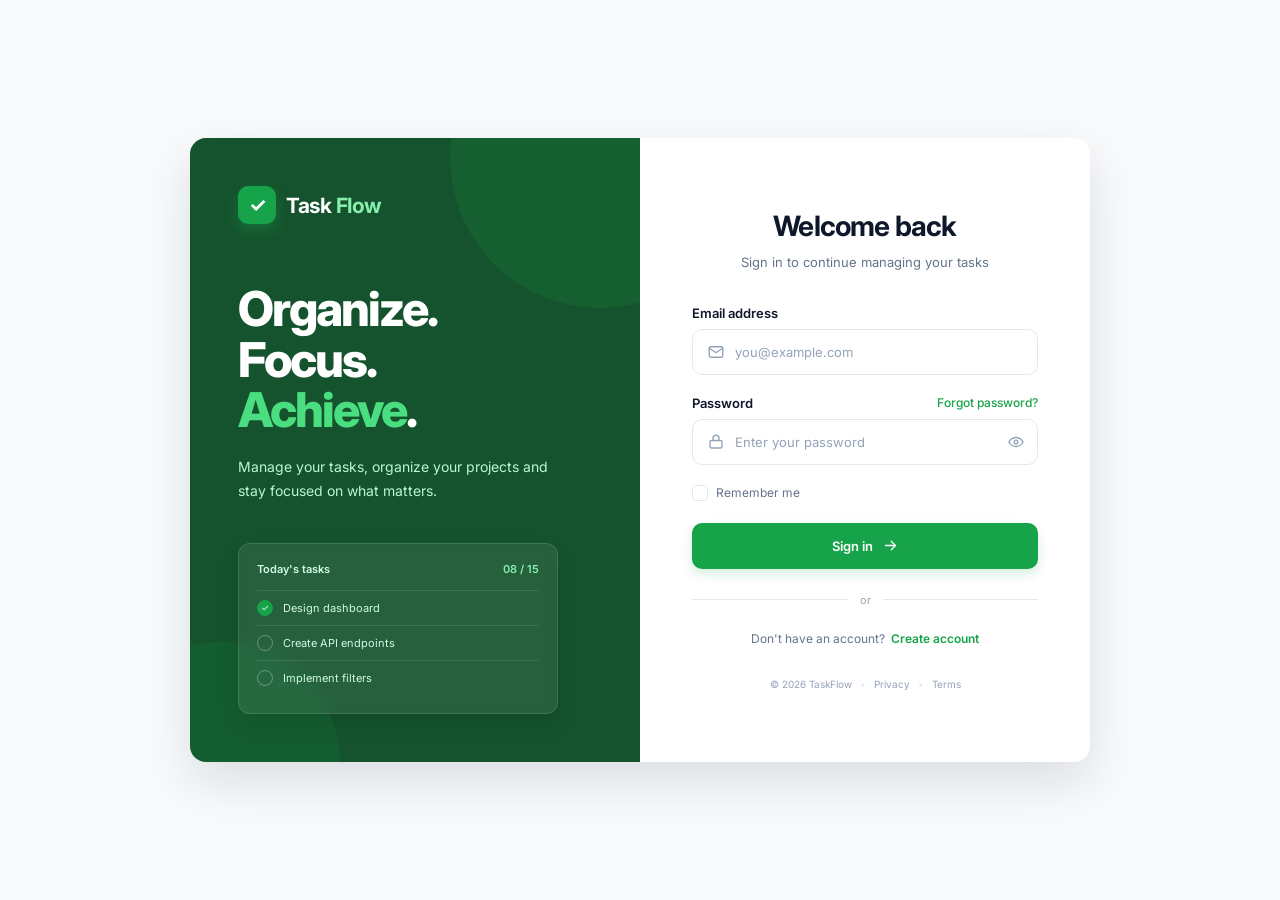
==== login.html @ f84b6d60 "feat: initial TaskFlow dashboard implementation" ====
<!DOCTYPE html>
<html lang="en">

<head>
    <meta charset="UTF-8">
    <meta name="viewport" content="width=device-width, initial-scale=1.0">

    <meta name="description" content="Sign in to TaskFlow and manage your tasks efficiently.">

    <title>Login | TaskFlow</title>

    <!-- =========================================
         GOOGLE FONT — INTER
    ========================================== -->

    <link rel="preconnect" href="https://fonts.googleapis.com">
    <link rel="preconnect" href="https://fonts.gstatic.com" crossorigin>

    <link href="https://fonts.googleapis.com/css2?family=Inter:wght@400;500;600;700;800&display=swap" rel="stylesheet">

    <style>
        /* ============================================================
   TASKFLOW — LOGIN
   GREEN THEME
============================================================ */


        /* ============================================================
   1. VARIABLES
============================================================ */

        :root {

            /* --------------------------------------------------------
       Primary — Green
    -------------------------------------------------------- */

            --primary: #16A34A;
            --primary-hover: #15803D;
            --primary-light: #F0FDF4;
            --primary-soft: #DCFCE7;

            /* --------------------------------------------------------
       Brand
    -------------------------------------------------------- */

            --dark-purple: #1E1B4B;
            --dark-green: #14532D;

            /* --------------------------------------------------------
       Background
    -------------------------------------------------------- */

            --background: #F8FAFC;
            --surface: #FFFFFF;

            /* --------------------------------------------------------
       Text
    -------------------------------------------------------- */

            --text-primary: #0F172A;
            --text-secondary: #64748B;
            --text-muted: #94A3B8;

            /* --------------------------------------------------------
       Borders
    -------------------------------------------------------- */

            --border: #E2E8F0;
            --border-focus: #16A34A;

            /* --------------------------------------------------------
       Status
    -------------------------------------------------------- */

            --success: #22C55E;
            --warning: #F59E0B;
            --error: #EF4444;
            --info: #3B82F6;

            /* --------------------------------------------------------
       Radius
    -------------------------------------------------------- */

            --radius-sm: 6px;
            --radius-md: 10px;
            --radius-lg: 16px;

            /* --------------------------------------------------------
       Shadows
    -------------------------------------------------------- */

            --shadow-sm:
                0 1px 3px rgba(15, 23, 42, 0.06);

            --shadow-md:
                0 10px 30px rgba(15, 23, 42, 0.08);

            --shadow-lg:
                0 20px 50px rgba(15, 23, 42, 0.12);
        }


        /* ============================================================
   2. RESET
============================================================ */

        * {
            margin: 0;
            padding: 0;
            box-sizing: border-box;
        }


        html {
            font-size: 16px;
        }


        body {
            min-height: 100vh;

            font-family: "Inter", sans-serif;

            background: var(--background);

            color: var(--text-primary);

            -webkit-font-smoothing: antialiased;
            -moz-osx-font-smoothing: grayscale;
        }


        /* Form elements */

        button,
        input {
            font: inherit;
        }


        button {
            border: none;
            background: none;
        }


        button:focus {
            outline: none;
        }


        a {
            color: inherit;
            text-decoration: none;
        }


        /* ============================================================
   3. PAGE LAYOUT
============================================================ */

        body {

            display: flex;

            justify-content: center;
            align-items: center;

            padding: 40px 20px;
        }


        /* Main login container */

        .loginContainer {

            width: min(900px, 100%);

            min-height: 560px;

            display: grid;

            grid-template-columns: 1fr 1fr;

            overflow: hidden;

            background: var(--surface);

            border-radius: var(--radius-lg);

            box-shadow: var(--shadow-lg);
        }


        /* ============================================================
   4. BRAND PANEL
============================================================ */

        .brandPanel {

            position: relative;

            overflow: hidden;

            padding: 48px;

            background: var(--dark-green);

            display: flex;

            align-items: center;
        }


        /* Decorative circle */

        .brandPanel::before {

            content: "";

            position: absolute;

            width: 300px;
            height: 300px;

            top: -130px;
            right: -110px;

            border-radius: 50%;

            background: rgba(34, 197, 94, 0.10);
        }


        /* Decorative circle */

        .brandPanel::after {

            content: "";

            position: absolute;

            width: 240px;
            height: 240px;

            bottom: -120px;
            left: -90px;

            border-radius: 50%;

            background: rgba(34, 197, 94, 0.08);
        }


        /* ============================================================
   5. BRAND CONTENT
============================================================ */

        .brandContent {

            position: relative;

            z-index: 2;

            width: 100%;
        }


        /* ============================================================
   6. BRAND
============================================================ */

        .brand {

            display: flex;

            align-items: center;

            gap: 10px;

            margin-bottom: 60px;
        }


        /* Logo icon */

        .brandIcon {

            width: 38px;
            height: 38px;

            display: flex;

            align-items: center;
            justify-content: center;

            border-radius: 10px;

            background: var(--primary);

            color: #FFFFFF;

            font-size: 20px;

            font-weight: 700;

            box-shadow:
                0 6px 14px rgba(34, 197, 94, 0.25);
        }


        /* Brand name */

        .brandName {

            font-size: 21px;

            font-weight: 700;

            letter-spacing: -0.5px;

            color: #FFFFFF;
        }


        /* Brand "Flow" */

        .brandName span {

            color: #86EFAC;
        }


        /* ============================================================
   7. BRAND MESSAGE
============================================================ */

        .brandMessage {

            max-width: 330px;
        }


        /* Main heading */

        .brandMessage h1 {

            margin-bottom: 20px;

            font-size: clamp(36px, 4vw, 48px);

            line-height: 1.05;

            letter-spacing: -2px;

            font-weight: 800;

            color: #FFFFFF;
        }


        /* Green highlight */

        .brandMessage h1 span {

            color: #4ADE80;
        }


        /* Description */

        .brandMessage p {

            max-width: 310px;

            font-size: 14px;

            line-height: 1.7;

            color: #BBF7D0;
        }


        /* ============================================================
   8. TASK PREVIEW
============================================================ */

        .taskPreview {

            width: 100%;

            max-width: 320px;

            margin-top: 40px;

            padding: 18px;

            background: rgba(255, 255, 255, 0.08);

            border: 1px solid rgba(255, 255, 255, 0.12);

            border-radius: 12px;

            box-shadow:
                0 10px 25px rgba(0, 0, 0, 0.10);

            backdrop-filter: blur(8px);
        }


        /* Preview header */

        .previewHeader {

            display: flex;

            justify-content: space-between;

            align-items: center;

            margin-bottom: 14px;

            font-size: 11px;

            font-weight: 600;

            color: #D1FAE5;
        }


        /* Task counter */

        .previewHeader span:last-child {

            color: #86EFAC;
        }


        /* ============================================================
   9. PREVIEW TASK
============================================================ */

        .previewTask {

            display: flex;

            align-items: center;

            gap: 10px;

            padding: 9px 0;

            font-size: 11px;

            color: #D1FAE5;

            border-top: 1px solid rgba(255, 255, 255, 0.10);
        }


        /* ============================================================
   10. PREVIEW CHECKBOX
============================================================ */

        .previewCheck {

            width: 16px;
            height: 16px;

            flex-shrink: 0;

            display: flex;

            justify-content: center;
            align-items: center;

            border: 1.5px solid rgba(255, 255, 255, 0.30);

            border-radius: 50%;

            color: #FFFFFF;

            font-size: 9px;
        }


        /* Completed */

        .previewCheck.completed {

            border-color: var(--primary);

            background: var(--primary);

            color: #FFFFFF;
        }


        /* ============================================================
   11. LOGIN PANEL
============================================================ */

        .loginPanel {

            display: flex;

            flex-direction: column;

            justify-content: center;

            padding: 48px 52px;
        }


        /* ============================================================
   12. LOGIN HEADER
============================================================ */

        .loginHeader {

            margin-bottom: 32px;

            text-align: center;
        }


        .loginTitle {

            margin-bottom: 8px;

            font-size: 28px;

            line-height: 1.2;

            font-weight: 700;

            letter-spacing: -0.8px;

            color: var(--text-primary);
        }


        .loginSubtitle {

            font-size: 13px;

            line-height: 1.6;

            color: var(--text-secondary);
        }


        /* ============================================================
   13. FORM
============================================================ */

        .loginForm {

            width: 100%;
        }


        .formGroup {

            margin-bottom: 20px;
        }


        /* Labels */

        .formGroup>label,
        .passwordHeader label {

            display: block;

            margin-bottom: 8px;

            font-size: 13px;

            font-weight: 600;

            color: var(--text-primary);
        }


        /* ============================================================
   14. PASSWORD HEADER
============================================================ */

        .passwordHeader {

            display: flex;

            align-items: center;

            justify-content: space-between;

            margin-bottom: 8px;
        }


        .passwordHeader label {

            margin-bottom: 0;
        }


        /* Forgot password */

        .forgotPassword {

            font-size: 12px;

            font-weight: 500;

            color: var(--primary);

            transition:
                color 0.2s ease;
        }


        .forgotPassword:hover {

            color: var(--primary-hover);

            text-decoration: underline;
        }


        /* ============================================================
   15. INPUT WRAPPER
============================================================ */

        .inputWrapper {

            position: relative;

            display: flex;

            align-items: center;

            width: 100%;

            height: 46px;

            border: 1px solid var(--border);

            border-radius: var(--radius-md);

            background: var(--surface);

            transition:
                border-color 0.2s ease,
                box-shadow 0.2s ease,
                background-color 0.2s ease;
        }


        /* Focus */

        .inputWrapper:focus-within {

            border-color: var(--border-focus);

            box-shadow:
                0 0 0 3px rgba(22, 163, 74, 0.10);

            background: #FFFFFF;
        }


        /* ============================================================
   16. INPUT ICON
============================================================ */

        .inputIcon {

            width: 18px;
            height: 18px;

            flex-shrink: 0;

            margin-left: 14px;
            margin-right: 10px;

            fill: none;

            stroke: var(--text-muted);

            stroke-width: 1.8;

            stroke-linecap: round;
            stroke-linejoin: round;

            transition:
                stroke 0.2s ease;
        }


        /* Change icon color on focus */

        .inputWrapper:focus-within .inputIcon {

            stroke: var(--primary);
        }


        /* ============================================================
   17. INPUT
============================================================ */

        .inputWrapper input {

            width: 100%;
            height: 100%;

            padding: 0 14px 0 0;

            border: none;
            outline: none;

            background: transparent;

            color: var(--text-primary);

            font-size: 13px;
        }


        /* Placeholder */

        .inputWrapper input::placeholder {

            color: var(--text-muted);
        }


        /* Autofill */

        .inputWrapper input:-webkit-autofill {

            -webkit-text-fill-color: var(--text-primary);

            box-shadow:
                0 0 0 1000px var(--surface) inset;
        }


        /* ============================================================
   18. PASSWORD VISIBILITY BUTTON
============================================================ */

        .togglePassword {

            width: 42px;
            height: 100%;

            flex-shrink: 0;

            display: flex;

            align-items: center;
            justify-content: center;

            cursor: pointer;

            color: var(--text-muted);

            transition:
                color 0.2s ease;
        }


        .togglePassword:hover {

            color: var(--text-primary);
        }


        /* Eye icon */

        .eyeIcon {

            width: 18px;
            height: 18px;

            fill: none;

            stroke: currentColor;

            stroke-width: 1.8;

            stroke-linecap: round;
            stroke-linejoin: round;
        }


        /* ============================================================
   19. FORM OPTIONS
============================================================ */

        .formOptions {

            display: flex;

            align-items: center;

            justify-content: space-between;

            margin-top: 2px;

            margin-bottom: 22px;
        }


        /* ============================================================
   20. REMEMBER ME
============================================================ */

        .rememberMe {

            display: inline-flex;

            align-items: center;

            gap: 8px;

            cursor: pointer;

            font-size: 12px;

            color: var(--text-secondary);

            user-select: none;
        }


        /* Hide native checkbox */

        .rememberMe input {

            position: absolute;

            opacity: 0;

            pointer-events: none;
        }


        /* Custom checkbox */

        .customCheckbox {

            width: 16px;
            height: 16px;

            display: flex;

            align-items: center;
            justify-content: center;

            border: 1px solid var(--border);

            border-radius: 4px;

            background: var(--surface);

            transition:
                background-color 0.2s ease,
                border-color 0.2s ease;
        }


        /* Checkbox icon */

        .customCheckbox svg {

            width: 12px;
            height: 12px;

            fill: none;

            stroke: #FFFFFF;

            stroke-width: 2.5;

            stroke-linecap: round;
            stroke-linejoin: round;

            opacity: 0;

            transform: scale(0.7);

            transition:
                opacity 0.15s ease,
                transform 0.15s ease;
        }


        /* Checked */

        .rememberMe input:checked+.customCheckbox {

            border-color: var(--primary);

            background: var(--primary);
        }


        /* Show check */

        .rememberMe input:checked+.customCheckbox svg {

            opacity: 1;

            transform: scale(1);
        }


        /* Keyboard accessibility */

        .rememberMe input:focus-visible+.customCheckbox {

            outline: 3px solid rgba(22, 163, 74, 0.15);

            outline-offset: 2px;
        }


        /* ============================================================
   21. LOGIN BUTTON
============================================================ */

        .loginButton {

            width: 100%;

            height: 46px;

            display: flex;

            align-items: center;

            justify-content: center;

            gap: 9px;

            border-radius: var(--radius-md);

            background: var(--primary);

            color: #FFFFFF;

            font-size: 13px;

            font-weight: 600;

            cursor: pointer;

            box-shadow:
                0 5px 12px rgba(22, 163, 74, 0.18);

            transition:
                background-color 0.2s ease,
                transform 0.15s ease,
                box-shadow 0.2s ease;
        }


        /* Hover */

        .loginButton:hover {

            background: var(--primary-hover);

            box-shadow:
                0 7px 16px rgba(21, 128, 61, 0.22);
        }


        /* Active */

        .loginButton:active {

            transform: translateY(1px);
        }


        /* Keyboard focus */

        .loginButton:focus-visible {

            outline: 3px solid rgba(22, 163, 74, 0.20);

            outline-offset: 3px;
        }


        /* ============================================================
   22. BUTTON ICON
============================================================ */

        .buttonIcon {

            width: 17px;
            height: 17px;

            fill: none;

            stroke: currentColor;

            stroke-width: 1.8;

            stroke-linecap: round;
            stroke-linejoin: round;

            transition:
                transform 0.2s ease;
        }


        /* Arrow animation */

        .loginButton:hover .buttonIcon {

            transform: translateX(3px);
        }


        /* ============================================================
   23. DIVIDER
============================================================ */

        .divider {

            display: flex;

            align-items: center;

            gap: 12px;

            margin: 24px 0;
        }


        .divider span {

            flex: 1;

            height: 1px;

            background: var(--border);
        }


        .divider p {

            font-size: 11px;

            color: var(--text-muted);
        }


        /* ============================================================
   24. REGISTER
============================================================ */

        .registerText {

            text-align: center;

            font-size: 12px;

            color: var(--text-secondary);
        }


        .registerLink {

            margin-left: 3px;

            font-weight: 600;

            color: var(--primary);

            transition:
                color 0.2s ease;
        }


        .registerLink:hover {

            color: var(--primary-hover);

            text-decoration: underline;
        }


        /* ============================================================
   25. FOOTER
============================================================ */

        .loginFooter {

            display: flex;

            justify-content: center;
            align-items: center;

            gap: 8px;

            margin-top: 32px;

            font-size: 10px;

            color: var(--text-muted);
        }


        .loginFooter a {

            transition:
                color 0.2s ease;
        }


        .loginFooter a:hover {

            color: var(--text-secondary);

            text-decoration: underline;
        }


        .footerDot {

            color: var(--border);
        }


        /* ============================================================
   26. VALIDATION STATES
============================================================ */

        /* Invalid input */

        .inputWrapper.error {

            border-color: var(--error);

            box-shadow:
                0 0 0 3px rgba(239, 68, 68, 0.08);
        }


        /* Valid input */

        .inputWrapper.success {

            border-color: var(--success);

            box-shadow:
                0 0 0 3px rgba(34, 197, 94, 0.08);
        }


        /* ============================================================
   27. RESPONSIVE — TABLET
============================================================ */

        @media (max-width: 800px) {

            .loginContainer {

                grid-template-columns: 1fr;

                max-width: 500px;
            }


            .brandPanel {

                display: none;
            }


            .loginPanel {

                min-height: 560px;

                padding: 48px;
            }
        }


        /* ============================================================
   28. RESPONSIVE — MOBILE
============================================================ */

        @media (max-width: 520px) {

            body {

                padding: 20px 14px;

                align-items: flex-start;
            }


            .loginContainer {

                min-height: auto;

                margin-top: 20px;

                border-radius: 14px;
            }


            .loginPanel {

                padding: 36px 24px;
            }


            .loginTitle {

                font-size: 25px;
            }


            .loginSubtitle {

                font-size: 12px;
            }


            .loginFooter {

                margin-top: 28px;

                flex-wrap: wrap;
            }
        }


        /* ============================================================
   29. VERY SMALL SCREENS
============================================================ */

        @media (max-width: 360px) {

            .loginPanel {

                padding: 30px 18px;
            }


            .loginHeader {

                margin-bottom: 26px;
            }


            .passwordHeader {

                align-items: flex-start;

                gap: 8px;
            }


            .forgotPassword {

                font-size: 11px;
            }
        }


        /* ============================================================
   30. REDUCED MOTION
============================================================ */

        @media (prefers-reduced-motion: reduce) {

            *,
            *::before,
            *::after {

                scroll-behavior: auto !important;

                transition-duration: 0.01ms !important;

                animation-duration: 0.01ms !important;

                animation-iteration-count: 1 !important;
            }
        }

        /* ============================================================
   TOAST NOTIFICATIONS
============================================================ */

.toastContainer {

    position: fixed;

    top: 24px;
    right: 24px;

    z-index: 9999;

    display: flex;
    flex-direction: column;

    gap: 12px;

    width: min(360px, calc(100vw - 32px));
}


/* ============================================================
   TOAST
============================================================ */

.toast {

    position: relative;

    display: flex;

    align-items: flex-start;

    gap: 12px;

    width: 100%;

    padding: 14px 16px;

    background: #FFFFFF;

    border: 1px solid var(--border);

    border-radius: 12px;

    box-shadow:
        0 10px 30px rgba(15, 23, 42, 0.12);

    overflow: hidden;

    animation:
        toastIn 0.3s ease forwards;
}


/* ============================================================
   TOAST ICON
============================================================ */

.toastIcon {

    width: 22px;
    height: 22px;

    flex-shrink: 0;

    display: flex;

    align-items: center;
    justify-content: center;

    border-radius: 50%;

    font-size: 12px;

    font-weight: 700;
}


/* ============================================================
   TOAST CONTENT
============================================================ */

.toastContent {

    flex: 1;
}


.toastTitle {

    margin-bottom: 3px;

    font-size: 13px;

    font-weight: 600;

    color: var(--text-primary);
}


.toastMessage {

    font-size: 12px;

    line-height: 1.5;

    color: var(--text-secondary);
}


/* ============================================================
   CLOSE BUTTON
============================================================ */

.toastClose {

    width: 24px;
    height: 24px;

    display: flex;

    align-items: center;
    justify-content: center;

    flex-shrink: 0;

    color: var(--text-muted);

    font-size: 18px;

    cursor: pointer;

    border-radius: 6px;

    transition:
        color 0.2s ease,
        background-color 0.2s ease;
}


.toastClose:hover {

    color: var(--text-primary);

    background: #F1F5F9;
}


/* ============================================================
   SUCCESS
============================================================ */

.toast.success {

    border-left: 4px solid var(--success);
}


.toast.success .toastIcon {

    background: #DCFCE7;

    color: #16A34A;
}


/* ============================================================
   ERROR
============================================================ */

.toast.error {

    border-left: 4px solid var(--error);
}


.toast.error .toastIcon {

    background: #FEE2E2;

    color: #DC2626;
}


/* ============================================================
   WARNING
============================================================ */

.toast.warning {

    border-left: 4px solid var(--warning);
}


.toast.warning .toastIcon {

    background: #FEF3C7;

    color: #D97706;
}


/* ============================================================
   INFO
============================================================ */

.toast.info {

    border-left: 4px solid var(--info);
}


.toast.info .toastIcon {

    background: #DBEAFE;

    color: #2563EB;
}


/* ============================================================
   PROGRESS BAR
============================================================ */

.toastProgress {

    position: absolute;

    bottom: 0;
    left: 0;

    height: 3px;

    width: 100%;

    transform-origin: left;

    animation:
        toastProgress 4s linear forwards;
}


.toast.success .toastProgress {
    background: var(--success);
}


.toast.error .toastProgress {
    background: var(--error);
}


.toast.warning .toastProgress {
    background: var(--warning);
}


.toast.info .toastProgress {
    background: var(--info);
}


/* ============================================================
   ANIMATIONS
============================================================ */

@keyframes toastIn {

    from {

        opacity: 0;

        transform:
            translateX(30px)
            scale(0.95);
    }

    to {

        opacity: 1;

        transform:
            translateX(0)
            scale(1);
    }
}


.toast.removing {

    animation:
        toastOut 0.25s ease forwards;
}


@keyframes toastOut {

    from {

        opacity: 1;

        transform:
            translateX(0)
            scale(1);
    }

    to {

        opacity: 0;

        transform:
            translateX(30px)
            scale(0.95);
    }
}


/* ============================================================
   MOBILE
============================================================ */

@media (max-width: 520px) {

    .toastContainer {

        top: 16px;

        right: 16px;
        left: 16px;

        width: auto;
    }
}
    </style>



</head>


<body>

    <!-- =========================================
         MAIN CONTAINER
    ========================================== -->

    <main class="loginContainer">


        <!-- =========================================
             BRAND / VISUAL PANEL
        ========================================== -->

        <section class="brandPanel">

            <div class="brandContent">

                <!-- Logo -->

                <div class="brand">

                    <div class="brandIcon">
                        ✓
                    </div>

                    <span class="brandName">
                        Task <span>Flow</span>
                    </span>

                </div>


                <!-- Main message -->

                <div class="brandMessage">

                    <h1>
                        Organize.
                        <br>
                        Focus.
                        <br>
                        <span>Achieve</span>.
                    </h1>

                    <p>
                        Manage your tasks, organize your projects
                        and stay focused on what matters.
                    </p>

                </div>


                <!-- Decorative illustration -->

                <div class="taskPreview">

                    <div class="previewHeader">

                        <span>
                            Today's tasks
                        </span>

                        <span>
                            08 / 15
                        </span>

                    </div>


                    <div class="previewTask">

                        <span class="previewCheck completed">
                            ✓
                        </span>

                        <span>
                            Design dashboard
                        </span>

                    </div>


                    <div class="previewTask">

                        <span class="previewCheck">
                        </span>

                        <span>
                            Create API endpoints
                        </span>

                    </div>


                    <div class="previewTask">

                        <span class="previewCheck">
                        </span>

                        <span>
                            Implement filters
                        </span>

                    </div>

                </div>

            </div>

        </section>



        <!-- =========================================
             LOGIN PANEL
        ========================================== -->

        <section class="loginPanel">


            <!-- =====================================
                 LOGIN HEADER
            ====================================== -->

            <div class="loginHeader">

                <h2 class="loginTitle">
                    Welcome back
                </h2>

                <p class="loginSubtitle">
                    Sign in to continue managing your tasks
                </p>

            </div>



            <!-- =====================================
                 LOGIN FORM
            ====================================== -->

            <form class="loginForm" id="loginForm">


                <!-- =================================
                     EMAIL
                ================================== -->

                <div class="formGroup">

                    <label for="email">
                        Email address
                    </label>


                    <div class="inputWrapper">

                        <!-- Email icon -->

                        <svg class="inputIcon" viewBox="0 0 24 24" aria-hidden="true">

                            <rect x="3" y="5" width="18" height="14" rx="2"></rect>

                            <path d="m3 7 8.1 5.4a1.5 1.5 0 0 0 1.8 0L21 7"></path>

                        </svg>


                        <input type="email" id="email" name="email" placeholder="you@example.com" autocomplete="email"
                            >

                    </div>

                </div>



                <!-- =================================
                     PASSWORD
                ================================== -->

                <div class="formGroup">

                    <div class="passwordHeader">

                        <label for="password">
                            Password
                        </label>

                        <a href="#" class="forgotPassword">
                            Forgot password?
                        </a>

                    </div>


                    <div class="inputWrapper">

                        <!-- Lock icon -->

                        <svg class="inputIcon" viewBox="0 0 24 24" aria-hidden="true">

                            <rect x="4" y="10" width="16" height="10" rx="2"></rect>

                            <path d="M8 10V7a4 4 0 0 1 8 0v3"></path>

                        </svg>


                        <input type="password" id="password" name="password" placeholder="Enter your password"
                            autocomplete="current-password" >


                        <!-- Toggle password -->

                        <button type="button" class="togglePassword" id="togglePassword" aria-label="Show password">

                            <!-- Eye icon -->

                            <svg class="eyeIcon" viewBox="0 0 24 24" aria-hidden="true">

                                <path d="M2.5 12s3.5-6 9.5-6 9.5 6 9.5 6-3.5 6-9.5 6-9.5-6-9.5-6Z"></path>

                                <circle cx="12" cy="12" r="2.5"></circle>

                            </svg>

                        </button>

                    </div>

                </div>



                <!-- =================================
                     OPTIONS
                ================================== -->

                <div class="formOptions">


                    <!-- Remember me -->

                    <label class="rememberMe">

                        <input type="checkbox" id="rememberMe" name="rememberMe">

                        <span class="customCheckbox">

                            <svg viewBox="0 0 24 24" aria-hidden="true">

                                <path d="m7 12 3 3 7-7"></path>

                            </svg>

                        </span>

                        <span>
                            Remember me
                        </span>

                    </label>

                </div>



                <!-- =================================
                     LOGIN BUTTON
                ================================== -->

                <button type="submit" class="loginButton" id="loginButton">

                    <span>
                        Sign in
                    </span>

                    <!-- Arrow -->

                    <svg class="buttonIcon" viewBox="0 0 24 24" aria-hidden="true">

                        <path d="M5 12h14"></path>

                        <path d="m13 6 6 6-6 6"></path>

                    </svg>

                </button>



                <!-- =================================
                     DIVIDER
                ================================== -->

                <div class="divider">

                    <span></span>

                    <p>
                        or
                    </p>

                    <span></span>

                </div>



                <!-- =================================
                     REGISTER
                ================================== -->

                <p class="registerText">

                    Don't have an account?

                    <a href="#" class="registerLink">
                        Create account
                    </a>

                </p>


            </form>


            <!-- =====================================
                 FOOTER
            ====================================== -->

            <footer class="loginFooter">

                <span>
                    © 2026 TaskFlow
                </span>

                <span class="footerDot">
                    •
                </span>

                <a href="#">
                    Privacy
                </a>

                <span class="footerDot">
                    •
                </span>

                <a href="#">
                    Terms
                </a>

            </footer>


        </section>


    </main>

    <!-- TOAST CONTAINER -->
    <div id="toastContainer" class="toastContainer" aria-live="polite" aria-atomic="true">
    </div>


    <!-- =========================================
         JAVASCRIPT
    ========================================== -->

  <script>
// ============================================================
// TASKFLOW — LOGIN JAVASCRIPT
// ============================================================


// ============================================================
// DOM REFERENCES
// ============================================================


const toastContainer = document.querySelector("#toastContainer");

const loginForm = document.querySelector("#loginForm");

const emailInput = document.querySelector("#email");

const passwordInput = document.querySelector("#password");

const togglePassword = document.querySelector("#togglePassword");


// ============================================================
// TOAST SYSTEM
// ============================================================

function showToast(
    message,
    type = "success",
    title = "Success"
) {

    // --------------------------------------------------------
    // Verificar que exista el contenedor
    // --------------------------------------------------------

    if (!toastContainer) {
        console.error("Toast container not found.");
        return;
    }


    // --------------------------------------------------------
    // Crear toast
    // --------------------------------------------------------

    const toast = document.createElement("div");

    toast.className = `toast ${type}`;


    // --------------------------------------------------------
    // Iconos
    // --------------------------------------------------------

    const icons = {

        success: "✓",

        error: "!",

        warning: "!",

        info: "i"

    };


    // --------------------------------------------------------
    // HTML del toast
    // --------------------------------------------------------

    toast.innerHTML = `

        <div class="toastIcon">
            ${icons[type] || icons.info}
        </div>


        <div class="toastContent">

            <div class="toastTitle">
                ${title}
            </div>

            <div class="toastMessage">
                ${message}
            </div>

        </div>


        <button
            type="button"
            class="toastClose"
            aria-label="Close notification">

            ×

        </button>


        <div class="toastProgress"></div>

    `;


    // --------------------------------------------------------
    // Agregar toast al contenedor
    // --------------------------------------------------------

    toastContainer.append(toast);


    // --------------------------------------------------------
    // Botón cerrar
    // --------------------------------------------------------

    const closeButton =
        toast.querySelector(".toastClose");


    closeButton.addEventListener("click", () => {

        removeToast(toast);

    });


    // --------------------------------------------------------
    // Cierre automático
    // --------------------------------------------------------

    const timeout = setTimeout(() => {

        removeToast(toast);

    }, 4000);


    // --------------------------------------------------------
    // Limpiar timeout
    // --------------------------------------------------------

    toast.addEventListener("toast:remove", () => {

        clearTimeout(timeout);

    });

}


// ============================================================
// REMOVE TOAST
// ============================================================

function removeToast(toast) {

    // --------------------------------------------------------
    // Evitar errores si ya fue eliminado
    // --------------------------------------------------------

    if (!toast || !toast.isConnected) {
        return;
    }


    // --------------------------------------------------------
    // Limpiar timeout asociado
    // --------------------------------------------------------

    toast.dispatchEvent(
        new Event("toast:remove")
    );


    // --------------------------------------------------------
    // Animación de salida
    // --------------------------------------------------------

    toast.classList.add("removing");


    // --------------------------------------------------------
    // Eliminar después de la animación
    // --------------------------------------------------------

    toast.addEventListener(
        "animationend",
        () => {

            toast.remove();

        },
        { once: true }
    );

}


// ============================================================
// EMAIL VALIDATION
// ============================================================

function isValidEmail(email) {

    const emailRegex =
        /^[^\s@]+@[^\s@]+\.[^\s@]+$/;

    return emailRegex.test(email);

}


// ============================================================
// LOGIN
// ============================================================

function logIn(event) {

    // --------------------------------------------------------
    // Evitar comportamiento predeterminado
    // --------------------------------------------------------

    event.preventDefault();


    // --------------------------------------------------------
    // Obtener valores
    // --------------------------------------------------------

    const email =
        emailInput.value.trim();

    const password =
        passwordInput.value.trim();


    // ========================================================
    // VALIDAR EMAIL VACÍO
    // ========================================================

    if (email === "") {

        showToast(
            "Please enter your email address.",
            "error",
            "Email required"
        );


        emailInput.focus();

        return;

    }


    // ========================================================
    // VALIDAR FORMATO DEL EMAIL
    // ========================================================

    if (!isValidEmail(email)) {

        showToast(
            "Please enter a valid email address.",
            "error",
            "Invalid email"
        );


        emailInput.focus();

        return;

    }


    // ========================================================
    // VALIDAR PASSWORD VACÍO
    // ========================================================

    if (password === "") {

        showToast(
            "Please enter your password.",
            "error",
            "Password required"
        );


        passwordInput.focus();

        return;

    }


    // ========================================================
    // CREDENCIALES DE PRUEBA
    // ========================================================

    const emailFic =
        "alejandrozapt@gmail.com";

    const passwordFic =
        "1234";


    // ========================================================
    // VALIDAR CREDENCIALES
    // ========================================================

    if (
        email === emailFic &&
        password === passwordFic
    ) {


        // ----------------------------------------------------
        // LOGIN CORRECTO
        // ----------------------------------------------------

        showToast(
            "Login successful. Redirecting...",
            "success",
            "Welcome back"
        );


        // ----------------------------------------------------
        // Guardar sesión temporal
        // ----------------------------------------------------

        sessionStorage.setItem(
            "isLoggedIn",
            "true"
        );


        // ----------------------------------------------------
        // Redireccionar
        // ----------------------------------------------------

        setTimeout(() => {

            window.location.href =
                "./index.html";

        }, 1500);


        return;

    }


    // ========================================================
    // CREDENCIALES INCORRECTAS
    // ========================================================

    showToast(
        "The email or password is incorrect.",
        "error",
        "Login failed"
    );

}


// ============================================================
// TOGGLE PASSWORD VISIBILITY
// ============================================================

if (togglePassword) {

    togglePassword.addEventListener(
        "click",
        () => {

            const isPassword =
                passwordInput.type === "password";


            // ------------------------------------------------
            // Cambiar tipo de input
            // ------------------------------------------------

            passwordInput.type =
                isPassword
                    ? "text"
                    : "password";


            // ------------------------------------------------
            // Actualizar accesibilidad
            // ------------------------------------------------

            togglePassword.setAttribute(
                "aria-label",
                isPassword
                    ? "Hide password"
                    : "Show password"
            );


            // ------------------------------------------------
            // Cambiar icono
            // ------------------------------------------------

            const eyeIcon =
                togglePassword.querySelector(".eyeIcon");


            if (eyeIcon) {

                eyeIcon.innerHTML =
                    isPassword

                        ? `
                            <path
                                d="M3 3l18 18"
                            ></path>

                            <path
                                d="M10.6 10.6a2 2 0 0 0 2.8 2.8"
                            ></path>

                            <path
                                d="M9.9 4.2A10.8 10.8 0 0 1 12 4
                                   c6 0 9.5 8 9.5 8
                                   a17.4 17.4 0 0 1-4.1 4.9"
                            ></path>

                            <path
                                d="M6.6 6.6C3.9 8.5 2.5 12 2.5 12
                                   s3.5 6 9.5 6
                                   c1.2 0 2.3-.2 3.3-.6"
                            ></path>
                        `

                        : `
                            <path
                                d="M2.5 12s3.5-6 9.5-6
                                   9.5 6 9.5 6
                                   -3.5 6-9.5 6
                                   -9.5-6-9.5-6Z"
                            ></path>

                            <circle
                                cx="12"
                                cy="12"
                                r="2.5"
                            ></circle>
                        `;

            }

        }
    );

}


// ============================================================
// LOGIN FORM EVENT
// ============================================================

if (loginForm) {

    loginForm.addEventListener(
        "submit",
        logIn
    );

}


// ============================================================
// PREVENT DEFAULT FOR FORGOT PASSWORD
// ============================================================

const forgotPassword =
    document.querySelector(".forgotPassword");


if (forgotPassword) {

    forgotPassword.addEventListener(
        "click",
        (event) => {

            event.preventDefault();


            showToast(
                "Password recovery will be available soon.",
                "info",
                "Coming soon"
            );

        }
    );

}


// ============================================================
// REGISTER LINK
// ============================================================

const registerLink =
    document.querySelector(".registerLink");


if (registerLink) {

    registerLink.addEventListener(
        "click",
        (event) => {

            event.preventDefault();


            showToast(
                "Account registration will be available soon.",
                "info",
                "Coming soon"
            );

        }
    );

}

</script>


</body>

</html>
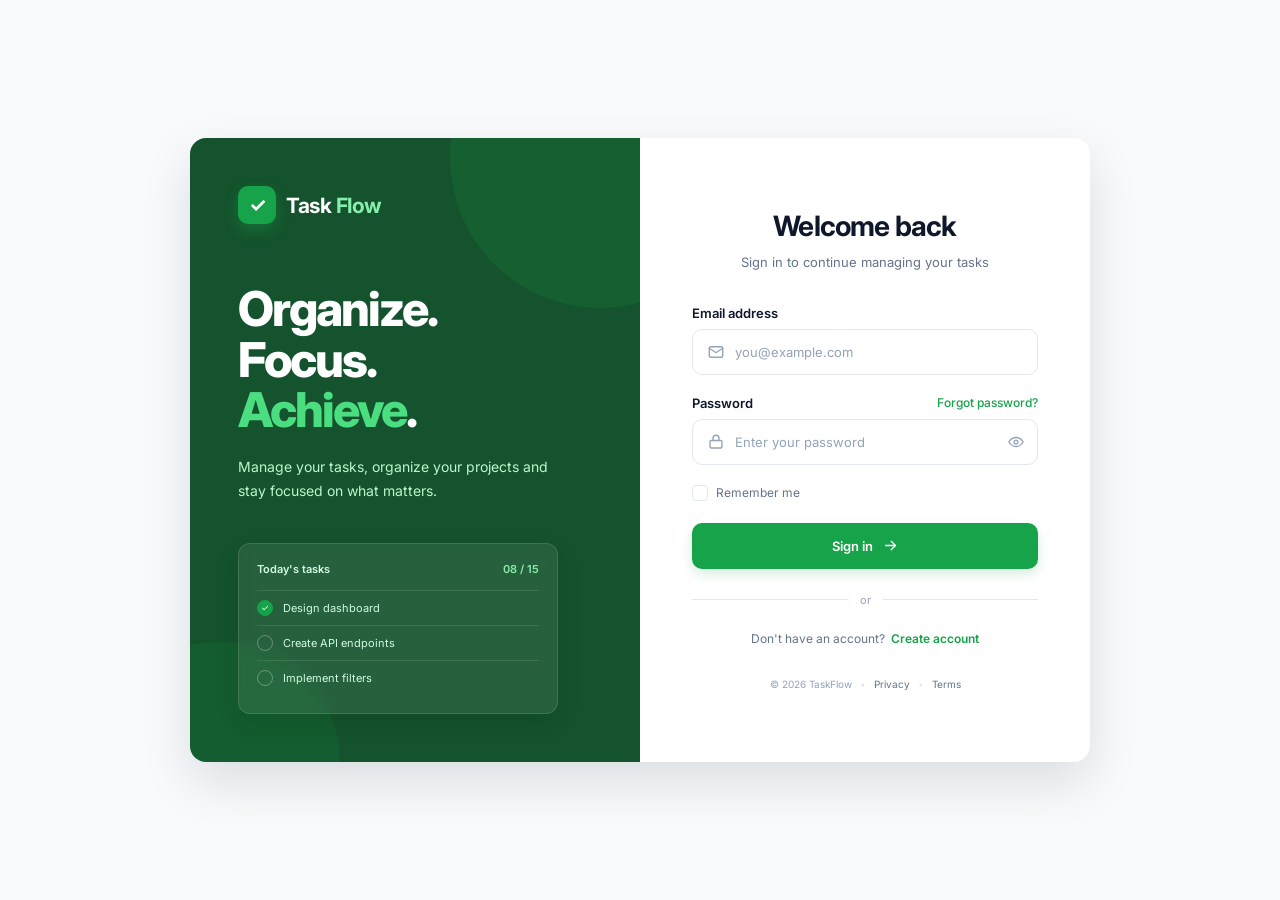
==== commit f45321af: "modales de terminos y condiciones" ====
--- a/login.html
+++ b/login.html
@@ -1303,337 +1303,834 @@
    TOAST NOTIFICATIONS
 ============================================================ */
 
-.toastContainer {
-
-    position: fixed;
-
-    top: 24px;
-    right: 24px;
-
-    z-index: 9999;
-
-    display: flex;
-    flex-direction: column;
-
-    gap: 12px;
-
-    width: min(360px, calc(100vw - 32px));
-}
-
-
-/* ============================================================
+        .toastContainer {
+
+            position: fixed;
+
+            top: 24px;
+            right: 24px;
+
+            z-index: 9999;
+
+            display: flex;
+            flex-direction: column;
+
+            gap: 12px;
+
+            width: min(360px, calc(100vw - 32px));
+        }
+
+
+        /* ============================================================
    TOAST
 ============================================================ */
 
-.toast {
-
-    position: relative;
-
-    display: flex;
-
-    align-items: flex-start;
-
-    gap: 12px;
-
-    width: 100%;
-
-    padding: 14px 16px;
-
-    background: #FFFFFF;
-
-    border: 1px solid var(--border);
-
-    border-radius: 12px;
-
-    box-shadow:
-        0 10px 30px rgba(15, 23, 42, 0.12);
-
-    overflow: hidden;
-
-    animation:
-        toastIn 0.3s ease forwards;
-}
-
-
-/* ============================================================
+        .toast {
+
+            position: relative;
+
+            display: flex;
+
+            align-items: flex-start;
+
+            gap: 12px;
+
+            width: 100%;
+
+            padding: 14px 16px;
+
+            background: #FFFFFF;
+
+            border: 1px solid var(--border);
+
+            border-radius: 12px;
+
+            box-shadow:
+                0 10px 30px rgba(15, 23, 42, 0.12);
+
+            overflow: hidden;
+
+            animation:
+                toastIn 0.3s ease forwards;
+        }
+
+
+        /* ============================================================
    TOAST ICON
 ============================================================ */
 
-.toastIcon {
-
-    width: 22px;
-    height: 22px;
-
-    flex-shrink: 0;
-
-    display: flex;
-
-    align-items: center;
-    justify-content: center;
-
-    border-radius: 50%;
-
-    font-size: 12px;
-
-    font-weight: 700;
-}
-
-
-/* ============================================================
+        .toastIcon {
+
+            width: 22px;
+            height: 22px;
+
+            flex-shrink: 0;
+
+            display: flex;
+
+            align-items: center;
+            justify-content: center;
+
+            border-radius: 50%;
+
+            font-size: 12px;
+
+            font-weight: 700;
+        }
+
+
+        /* ============================================================
    TOAST CONTENT
 ============================================================ */
 
-.toastContent {
-
-    flex: 1;
-}
-
-
-.toastTitle {
-
-    margin-bottom: 3px;
-
-    font-size: 13px;
-
-    font-weight: 600;
-
-    color: var(--text-primary);
-}
-
-
-.toastMessage {
-
-    font-size: 12px;
-
-    line-height: 1.5;
-
-    color: var(--text-secondary);
-}
-
-
-/* ============================================================
+        .toastContent {
+
+            flex: 1;
+        }
+
+
+        .toastTitle {
+
+            margin-bottom: 3px;
+
+            font-size: 13px;
+
+            font-weight: 600;
+
+            color: var(--text-primary);
+        }
+
+
+        .toastMessage {
+
+            font-size: 12px;
+
+            line-height: 1.5;
+
+            color: var(--text-secondary);
+        }
+
+
+        /* ============================================================
    CLOSE BUTTON
 ============================================================ */
 
-.toastClose {
-
-    width: 24px;
-    height: 24px;
-
-    display: flex;
-
-    align-items: center;
-    justify-content: center;
-
-    flex-shrink: 0;
-
-    color: var(--text-muted);
-
-    font-size: 18px;
-
-    cursor: pointer;
-
-    border-radius: 6px;
-
-    transition:
-        color 0.2s ease,
-        background-color 0.2s ease;
-}
-
-
-.toastClose:hover {
-
-    color: var(--text-primary);
-
-    background: #F1F5F9;
-}
-
-
-/* ============================================================
+        .toastClose {
+
+            width: 24px;
+            height: 24px;
+
+            display: flex;
+
+            align-items: center;
+            justify-content: center;
+
+            flex-shrink: 0;
+
+            color: var(--text-muted);
+
+            font-size: 18px;
+
+            cursor: pointer;
+
+            border-radius: 6px;
+
+            transition:
+                color 0.2s ease,
+                background-color 0.2s ease;
+        }
+
+
+        .toastClose:hover {
+
+            color: var(--text-primary);
+
+            background: #F1F5F9;
+        }
+
+
+        /* ============================================================
    SUCCESS
 ============================================================ */
 
-.toast.success {
-
-    border-left: 4px solid var(--success);
-}
-
-
-.toast.success .toastIcon {
-
-    background: #DCFCE7;
-
-    color: #16A34A;
-}
-
-
-/* ============================================================
+        .toast.success {
+
+            border-left: 4px solid var(--success);
+        }
+
+
+        .toast.success .toastIcon {
+
+            background: #DCFCE7;
+
+            color: #16A34A;
+        }
+
+
+        /* ============================================================
    ERROR
 ============================================================ */
 
-.toast.error {
-
-    border-left: 4px solid var(--error);
-}
-
-
-.toast.error .toastIcon {
-
-    background: #FEE2E2;
-
-    color: #DC2626;
-}
-
-
-/* ============================================================
+        .toast.error {
+
+            border-left: 4px solid var(--error);
+        }
+
+
+        .toast.error .toastIcon {
+
+            background: #FEE2E2;
+
+            color: #DC2626;
+        }
+
+
+        /* ============================================================
    WARNING
 ============================================================ */
 
-.toast.warning {
-
-    border-left: 4px solid var(--warning);
-}
-
-
-.toast.warning .toastIcon {
-
-    background: #FEF3C7;
-
-    color: #D97706;
-}
-
-
-/* ============================================================
+        .toast.warning {
+
+            border-left: 4px solid var(--warning);
+        }
+
+
+        .toast.warning .toastIcon {
+
+            background: #FEF3C7;
+
+            color: #D97706;
+        }
+
+
+        /* ============================================================
    INFO
 ============================================================ */
 
-.toast.info {
-
-    border-left: 4px solid var(--info);
-}
-
-
-.toast.info .toastIcon {
-
-    background: #DBEAFE;
-
-    color: #2563EB;
-}
-
-
-/* ============================================================
+        .toast.info {
+
+            border-left: 4px solid var(--info);
+        }
+
+
+        .toast.info .toastIcon {
+
+            background: #DBEAFE;
+
+            color: #2563EB;
+        }
+
+
+        /* ============================================================
    PROGRESS BAR
 ============================================================ */
 
-.toastProgress {
-
-    position: absolute;
-
-    bottom: 0;
-    left: 0;
-
-    height: 3px;
-
-    width: 100%;
-
-    transform-origin: left;
-
-    animation:
-        toastProgress 4s linear forwards;
-}
-
-
-.toast.success .toastProgress {
-    background: var(--success);
-}
-
-
-.toast.error .toastProgress {
-    background: var(--error);
-}
-
-
-.toast.warning .toastProgress {
-    background: var(--warning);
-}
-
-
-.toast.info .toastProgress {
-    background: var(--info);
-}
-
-
-/* ============================================================
+        .toastProgress {
+
+            position: absolute;
+
+            bottom: 0;
+            left: 0;
+
+            height: 3px;
+
+            width: 100%;
+
+            transform-origin: left;
+
+            animation:
+                toastProgress 4s linear forwards;
+        }
+
+
+        .toast.success .toastProgress {
+            background: var(--success);
+        }
+
+
+        .toast.error .toastProgress {
+            background: var(--error);
+        }
+
+
+        .toast.warning .toastProgress {
+            background: var(--warning);
+        }
+
+
+        .toast.info .toastProgress {
+            background: var(--info);
+        }
+
+
+        /* ============================================================
    ANIMATIONS
 ============================================================ */
 
-@keyframes toastIn {
-
-    from {
-
-        opacity: 0;
-
-        transform:
-            translateX(30px)
-            scale(0.95);
-    }
-
-    to {
-
-        opacity: 1;
-
-        transform:
-            translateX(0)
-            scale(1);
-    }
-}
-
-
-.toast.removing {
-
-    animation:
-        toastOut 0.25s ease forwards;
-}
-
-
-@keyframes toastOut {
-
-    from {
-
-        opacity: 1;
-
-        transform:
-            translateX(0)
-            scale(1);
-    }
-
-    to {
-
-        opacity: 0;
-
-        transform:
-            translateX(30px)
-            scale(0.95);
-    }
-}
-
-
-/* ============================================================
+        @keyframes toastIn {
+
+            from {
+
+                opacity: 0;
+
+                transform:
+                    translateX(30px) scale(0.95);
+            }
+
+            to {
+
+                opacity: 1;
+
+                transform:
+                    translateX(0) scale(1);
+            }
+        }
+
+
+        .toast.removing {
+
+            animation:
+                toastOut 0.25s ease forwards;
+        }
+
+
+        @keyframes toastOut {
+
+            from {
+
+                opacity: 1;
+
+                transform:
+                    translateX(0) scale(1);
+            }
+
+            to {
+
+                opacity: 0;
+
+                transform:
+                    translateX(30px) scale(0.95);
+            }
+        }
+
+
+        /* ============================================================
    MOBILE
 ============================================================ */
 
-@media (max-width: 520px) {
-
-    .toastContainer {
-
-        top: 16px;
-
-        right: 16px;
-        left: 16px;
-
-        width: auto;
-    }
-}
+        @media (max-width: 520px) {
+
+            .toastContainer {
+
+                top: 16px;
+
+                right: 16px;
+                left: 16px;
+
+                width: auto;
+            }
+        }
+
+        /* ============================================================
+   MODALS
+============================================================ */
+
+        .modalOverlay {
+            position: fixed;
+            inset: 0;
+
+            z-index: 5000;
+
+            display: flex;
+            align-items: center;
+            justify-content: center;
+
+            padding: 20px;
+
+            background: rgba(15, 23, 42, 0.55);
+
+            backdrop-filter: blur(4px);
+
+            opacity: 0;
+            visibility: hidden;
+
+            transition:
+                opacity 0.2s ease,
+                visibility 0.2s ease;
+        }
+
+
+        /* ============================================================
+   MODAL OPEN
+============================================================ */
+
+        .modalOverlay.active {
+            opacity: 1;
+            visibility: visible;
+        }
+
+
+        /* ============================================================
+   MODAL
+============================================================ */
+
+        .modal {
+            position: relative;
+
+            width: min(430px, 100%);
+
+            max-height: calc(100vh - 40px);
+
+            overflow-y: auto;
+
+            padding: 36px;
+
+            background: var(--surface);
+
+            border: 1px solid var(--border);
+
+            border-radius: var(--radius-lg);
+
+            box-shadow: var(--shadow-lg);
+
+            transform: translateY(15px) scale(0.98);
+
+            transition:
+                transform 0.2s ease;
+        }
+
+
+        .modalOverlay.active .modal {
+            transform: translateY(0) scale(1);
+        }
+
+
+        /* ============================================================
+   CLOSE
+============================================================ */
+
+        .modalClose {
+            position: absolute;
+
+            top: 14px;
+            right: 14px;
+
+            width: 34px;
+            height: 34px;
+
+            display: flex;
+            align-items: center;
+            justify-content: center;
+
+            border-radius: 8px;
+
+            color: var(--text-muted);
+
+            font-size: 24px;
+            line-height: 1;
+
+            cursor: pointer;
+
+            transition:
+                color 0.2s ease,
+                background-color 0.2s ease;
+        }
+
+
+        .modalClose:hover {
+            color: var(--text-primary);
+
+            background: #F1F5F9;
+        }
+
+
+        .modalClose:focus-visible {
+            outline: 3px solid rgba(22, 163, 74, 0.15);
+
+            outline-offset: 2px;
+        }
+
+
+        /* ============================================================
+   MODAL ICON
+============================================================ */
+
+        .modalIcon {
+            width: 48px;
+            height: 48px;
+
+            display: flex;
+            align-items: center;
+            justify-content: center;
+
+            margin: 0 auto 20px;
+
+            border-radius: 14px;
+
+            background: var(--primary-soft);
+
+            color: var(--primary);
+        }
+
+
+        .modalIcon svg {
+            width: 23px;
+            height: 23px;
+
+            fill: none;
+
+            stroke: currentColor;
+
+            stroke-width: 1.8;
+
+            stroke-linecap: round;
+            stroke-linejoin: round;
+        }
+
+
+        /* ============================================================
+   MODAL HEADER
+============================================================ */
+
+        .modalHeader {
+            margin-bottom: 26px;
+
+            text-align: center;
+        }
+
+
+        .modalHeader h2 {
+            margin-bottom: 8px;
+
+            font-size: 23px;
+
+            line-height: 1.25;
+
+            letter-spacing: -0.6px;
+
+            font-weight: 700;
+
+            color: var(--text-primary);
+        }
+
+
+        .modalHeader p {
+            font-size: 13px;
+
+            line-height: 1.6;
+
+            color: var(--text-secondary);
+        }
+
+
+        /* ============================================================
+   MODAL FORM
+============================================================ */
+
+        .modalForm {
+            width: 100%;
+        }
+
+
+        .modalForm .formGroup {
+            margin-bottom: 17px;
+        }
+
+
+        .modalForm .inputWrapper {
+            height: 46px;
+        }
+
+
+        /* ============================================================
+   MODAL PRIMARY BUTTON
+============================================================ */
+
+        .modalPrimaryButton {
+            width: 100%;
+            height: 46px;
+
+            display: flex;
+            align-items: center;
+            justify-content: center;
+
+            margin-top: 5px;
+
+            border-radius: var(--radius-md);
+
+            background: var(--primary);
+
+            color: #FFFFFF;
+
+            font-size: 13px;
+
+            font-weight: 600;
+
+            cursor: pointer;
+
+            box-shadow:
+                0 5px 12px rgba(22, 163, 74, 0.18);
+
+            transition:
+                background-color 0.2s ease,
+                transform 0.15s ease,
+                box-shadow 0.2s ease;
+        }
+
+
+        .modalPrimaryButton:hover {
+            background: var(--primary-hover);
+
+            box-shadow:
+                0 7px 16px rgba(21, 128, 61, 0.22);
+        }
+
+
+        .modalPrimaryButton:active {
+            transform: translateY(1px);
+        }
+
+
+        .modalPrimaryButton:focus-visible {
+            outline: 3px solid rgba(22, 163, 74, 0.20);
+
+            outline-offset: 3px;
+        }
+
+
+        /* ============================================================
+   BACK BUTTON
+============================================================ */
+
+        .modalBackButton {
+            display: block;
+
+            margin: 18px auto 0;
+
+            font-size: 12px;
+
+            font-weight: 600;
+
+            color: var(--text-secondary);
+
+            cursor: pointer;
+
+            transition:
+                color 0.2s ease;
+        }
+
+
+        .modalBackButton:hover {
+            color: var(--primary);
+        }
+
+
+        /* ============================================================
+   MODAL FOOTER
+============================================================ */
+
+        .modalFooterText {
+            margin-top: 20px;
+
+            text-align: center;
+
+            font-size: 12px;
+
+            color: var(--text-secondary);
+        }
+
+
+        .modalLink {
+            margin-left: 3px;
+
+            font-size: inherit;
+
+            font-weight: 600;
+
+            color: var(--primary);
+
+            cursor: pointer;
+        }
+
+
+        .modalLink:hover {
+            color: var(--primary-hover);
+
+            text-decoration: underline;
+        }
+
+
+        /* ============================================================
+   PASSWORD TOGGLE
+============================================================ */
+
+        .modalPasswordToggle {
+            width: 42px;
+            height: 100%;
+        }
+
+
+        /* ============================================================
+   BODY LOCK
+============================================================ */
+
+        body.modalOpen {
+            overflow: hidden;
+        }
+
+
+        /* ============================================================
+   RESPONSIVE
+============================================================ */
+
+        @media (max-width: 520px) {
+
+            .modalOverlay {
+                padding: 14px;
+            }
+
+            .modal {
+                padding: 30px 22px;
+
+                border-radius: 14px;
+            }
+
+            .modalHeader h2 {
+                font-size: 21px;
+            }
+
+        }
+
+        /* ============================================================
+   FOOTER POLICY LINKS
+============================================================ */
+
+        .footerLink {
+            padding: 0;
+
+            font-family: inherit;
+            font-size: inherit;
+
+            color: var(--text-secondary);
+
+            background: transparent;
+
+            cursor: pointer;
+
+            transition:
+                color 0.2s ease;
+        }
+
+
+        .footerLink:hover {
+            color: var(--primary);
+        }
+
+
+        /* ============================================================
+   POLICY MODALS
+============================================================ */
+
+        .policyModal {
+            width: min(600px, 100%);
+
+            max-height: min(720px,
+                    calc(100vh - 40px));
+        }
+
+
+        /* ============================================================
+   POLICY CONTENT
+============================================================ */
+
+        .policyContent {
+            max-height: 400px;
+
+            overflow-y: auto;
+
+            margin-bottom: 24px;
+
+            padding-right: 8px;
+        }
+
+
+        /* ============================================================
+   POLICY SECTIONS
+============================================================ */
+
+        .policyContent section {
+            margin-bottom: 22px;
+        }
+
+
+        .policyContent section:last-child {
+            margin-bottom: 0;
+        }
+
+
+        .policyContent h3 {
+            margin-bottom: 7px;
+
+            font-size: 13px;
+
+            line-height: 1.4;
+
+            font-weight: 700;
+
+            color: var(--text-primary);
+        }
+
+
+        .policyContent p {
+            font-size: 12px;
+
+            line-height: 1.7;
+
+            color: var(--text-secondary);
+        }
+
+
+        /* ============================================================
+   POLICY SCROLLBAR
+============================================================ */
+
+        .policyContent::-webkit-scrollbar {
+            width: 5px;
+        }
+
+
+        .policyContent::-webkit-scrollbar-track {
+            background: transparent;
+        }
+
+
+        .policyContent::-webkit-scrollbar-thumb {
+            background: #CBD5E1;
+
+            border-radius: 999px;
+        }
+
+
+        .policyContent::-webkit-scrollbar-thumb:hover {
+            background: #94A3B8;
+        }
+
+
+        /* ============================================================
+   RESPONSIVE
+============================================================ */
+
+        @media (max-width: 520px) {
+
+            .policyModal {
+                max-height: calc(100vh - 28px);
+            }
+
+            .policyContent {
+                max-height: 50vh;
+            }
+
+        }
     </style>
 
 
@@ -1810,8 +2307,7 @@
                         </svg>
 
 
-                        <input type="email" id="email" name="email" placeholder="you@example.com" autocomplete="email"
-                            >
+                        <input type="email" id="email" name="email" placeholder="you@example.com" autocomplete="email">
 
                     </div>
 
@@ -1852,7 +2348,7 @@
 
 
                         <input type="password" id="password" name="password" placeholder="Enter your password"
-                            autocomplete="current-password" >
+                            autocomplete="current-password">
 
 
                         <!-- Toggle password -->
@@ -1984,17 +2480,15 @@
                     •
                 </span>
 
-                <a href="#">
+                <button type="button" class="footerLink" id="privacyPolicyLink">
                     Privacy
-                </a>
-
-                <span class="footerDot">
-                    •
-                </span>
-
-                <a href="#">
+                </button>
+
+                <span class="footerDot">•</span>
+
+                <button type="button" class="footerLink" id="termsLink">
                     Terms
-                </a>
+                </button>
 
             </footer>
 
@@ -2003,6 +2497,490 @@
 
 
     </main>
+
+
+    <!-- ============================================================
+     FORGOT PASSWORD MODAL
+============================================================ -->
+
+    <div class="modalOverlay" id="forgotPasswordModal" aria-hidden="true">
+        <div class="modal" role="dialog" aria-modal="true" aria-labelledby="forgotPasswordTitle">
+
+            <button type="button" class="modalClose" data-close-modal aria-label="Close modal">
+                &times;
+            </button>
+
+            <div class="modalIcon">
+                <svg viewBox="0 0 24 24" aria-hidden="true">
+                    <path d="M4 6h16v12H4z"></path>
+                    <path d="m4 7 8 6 8-6"></path>
+                </svg>
+            </div>
+
+            <div class="modalHeader">
+
+                <h2 id="forgotPasswordTitle">
+                    Forgot your password?
+                </h2>
+
+                <p>
+                    Enter your email and we'll send you a link to reset
+                    your password.
+                </p>
+
+            </div>
+
+            <form id="forgotPasswordForm" class="modalForm">
+
+                <div class="formGroup">
+
+                    <label for="forgotEmail">
+                        Email address
+                    </label>
+
+                    <div class="inputWrapper">
+
+                        <svg class="inputIcon" viewBox="0 0 24 24" aria-hidden="true">
+                            <rect x="3" y="5" width="18" height="14" rx="2"></rect>
+
+                            <path d="m3 7 8.1 5.4a1.5 1.5 0 0 0 1.8 0L21 7"></path>
+                        </svg>
+
+                        <input type="email" id="forgotEmail" name="email" placeholder="you@example.com"
+                            autocomplete="email" required>
+
+                    </div>
+
+                </div>
+
+                <button type="submit" class="modalPrimaryButton">
+                    Send reset link
+                </button>
+
+            </form>
+
+            <button type="button" class="modalBackButton" data-close-modal>
+                Back to sign in
+            </button>
+
+        </div>
+    </div>
+
+
+    <!-- ============================================================
+     CREATE ACCOUNT MODAL
+============================================================ -->
+
+    <div class="modalOverlay" id="registerModal" aria-hidden="true">
+        <div class="modal modalRegister" role="dialog" aria-modal="true" aria-labelledby="registerTitle">
+
+            <button type="button" class="modalClose" data-close-modal aria-label="Close modal">
+                &times;
+            </button>
+
+            <div class="modalIcon">
+                <svg viewBox="0 0 24 24" aria-hidden="true">
+                    <path d="M16 21v-2a4 4 0 0 0-4-4H6a4 4 0 0 0-4 4v2"></path>
+                    <circle cx="9" cy="7" r="4"></circle>
+                    <path d="M19 8v6"></path>
+                    <path d="M22 11h-6"></path>
+                </svg>
+            </div>
+
+            <div class="modalHeader">
+
+                <h2 id="registerTitle">
+                    Create your account
+                </h2>
+
+                <p>
+                    Start organizing your tasks with TaskFlow.
+                </p>
+
+            </div>
+
+            <form id="registerForm" class="modalForm">
+
+                <!-- NAME -->
+
+                <div class="formGroup">
+
+                    <label for="registerName">
+                        Full name
+                    </label>
+
+                    <div class="inputWrapper">
+
+                        <svg class="inputIcon" viewBox="0 0 24 24" aria-hidden="true">
+                            <circle cx="12" cy="8" r="4"></circle>
+
+                            <path d="M4 21a8 8 0 0 1 16 0"></path>
+                        </svg>
+
+                        <input type="text" id="registerName" name="name" placeholder="John Doe" autocomplete="name"
+                            required>
+
+                    </div>
+
+                </div>
+
+
+                <!-- EMAIL -->
+
+                <div class="formGroup">
+
+                    <label for="registerEmail">
+                        Email address
+                    </label>
+
+                    <div class="inputWrapper">
+
+                        <svg class="inputIcon" viewBox="0 0 24 24" aria-hidden="true">
+                            <rect x="3" y="5" width="18" height="14" rx="2"></rect>
+
+                            <path d="m3 7 8.1 5.4a1.5 1.5 0 0 0 1.8 0L21 7"></path>
+                        </svg>
+
+                        <input type="email" id="registerEmail" name="email" placeholder="you@example.com"
+                            autocomplete="email" required>
+
+                    </div>
+
+                </div>
+
+
+                <!-- PASSWORD -->
+
+                <div class="formGroup">
+
+                    <label for="registerPassword">
+                        Password
+                    </label>
+
+                    <div class="inputWrapper">
+
+                        <svg class="inputIcon" viewBox="0 0 24 24" aria-hidden="true">
+                            <rect x="4" y="10" width="16" height="10" rx="2"></rect>
+
+                            <path d="M8 10V7a4 4 0 0 1 8 0v3"></path>
+                        </svg>
+
+                        <input type="password" id="registerPassword" name="password" placeholder="Create a password"
+                            autocomplete="new-password" required>
+
+                        <button type="button" class="togglePassword modalPasswordToggle"
+                            data-password-toggle="registerPassword" aria-label="Show password">
+                            <svg class="eyeIcon" viewBox="0 0 24 24" aria-hidden="true">
+                                <path d="M2.5 12s3.5-6 9.5-6 9.5 6 9.5 6-3.5 6-9.5 6-9.5-6-9.5-6Z"></path>
+
+                                <circle cx="12" cy="12" r="2.5"></circle>
+                            </svg>
+                        </button>
+
+                    </div>
+
+                </div>
+
+
+                <!-- CONFIRM PASSWORD -->
+
+                <div class="formGroup">
+
+                    <label for="registerPasswordConfirm">
+                        Confirm password
+                    </label>
+
+                    <div class="inputWrapper">
+
+                        <svg class="inputIcon" viewBox="0 0 24 24" aria-hidden="true">
+                            <rect x="4" y="10" width="16" height="10" rx="2"></rect>
+
+                            <path d="M8 10V7a4 4 0 0 1 8 0v3"></path>
+                        </svg>
+
+                        <input type="password" id="registerPasswordConfirm" name="passwordConfirm"
+                            placeholder="Confirm your password" autocomplete="new-password" required>
+
+                        <button type="button" class="togglePassword modalPasswordToggle"
+                            data-password-toggle="registerPasswordConfirm" aria-label="Show password">
+                            <svg class="eyeIcon" viewBox="0 0 24 24" aria-hidden="true">
+                                <path d="M2.5 12s3.5-6 9.5-6 9.5 6 9.5 6-3.5 6-9.5 6-9.5-6-9.5-6Z"></path>
+
+                                <circle cx="12" cy="12" r="2.5"></circle>
+                            </svg>
+                        </button>
+
+                    </div>
+
+                </div>
+
+
+                <button type="submit" class="modalPrimaryButton">
+                    Create account
+                </button>
+
+            </form>
+
+            <p class="modalFooterText">
+                Already have an account?
+
+                <button type="button" class="modalLink" id="backToLogin">
+                    Sign in
+                </button>
+            </p>
+
+        </div>
+    </div>
+
+    <!-- ============================================================
+     PRIVACY POLICY MODAL
+============================================================ -->
+
+    <div class="modalOverlay" id="privacyPolicyModal" aria-hidden="true">
+        <div class="modal policyModal" role="dialog" aria-modal="true" aria-labelledby="privacyPolicyTitle">
+
+            <button type="button" class="modalClose" data-close-modal aria-label="Close privacy policy">
+                &times;
+            </button>
+
+
+            <div class="modalIcon">
+
+                <svg viewBox="0 0 24 24" aria-hidden="true">
+                    <path d="M12 3 5 6v5c0 4.5 2.8 8.5 7 10 4.2-1.5 7-5.5 7-10V6l-7-3Z"></path>
+
+                    <path d="m9 12 2 2 4-4"></path>
+
+                </svg>
+
+            </div>
+
+
+            <div class="modalHeader">
+
+                <h2 id="privacyPolicyTitle">
+                    Privacy Policy
+                </h2>
+
+                <p>
+                    Last updated: August 2026
+                </p>
+
+            </div>
+
+
+            <div class="policyContent">
+
+                <section>
+
+                    <h3>
+                        1. Information We Collect
+                    </h3>
+
+                    <p>
+                        TaskFlow may collect information that you
+                        provide when creating an account, such as
+                        your name and email address.
+                    </p>
+
+                </section>
+
+
+                <section>
+
+                    <h3>
+                        2. How We Use Your Information
+                    </h3>
+
+                    <p>
+                        We use your information to provide, maintain
+                        and improve TaskFlow and its features.
+                    </p>
+
+                </section>
+
+
+                <section>
+
+                    <h3>
+                        3. Data Protection
+                    </h3>
+
+                    <p>
+                        We take reasonable measures to protect your
+                        information against unauthorized access,
+                        alteration or disclosure.
+                    </p>
+
+                </section>
+
+
+                <section>
+
+                    <h3>
+                        4. Your Information
+                    </h3>
+
+                    <p>
+                        You may request information about the data
+                        associated with your account and request
+                        its modification or deletion where applicable.
+                    </p>
+
+                </section>
+
+
+                <section>
+
+                    <h3>
+                        5. Contact
+                    </h3>
+
+                    <p>
+                        If you have questions about this Privacy
+                        Policy, please contact the TaskFlow team.
+                    </p>
+
+                </section>
+
+            </div>
+
+
+            <button type="button" class="modalPrimaryButton" data-close-modal>
+                I understand
+            </button>
+
+        </div>
+    </div>
+
+    <!-- ============================================================
+     TERMS OF SERVICE MODAL
+============================================================ -->
+
+    <div class="modalOverlay" id="termsModal" aria-hidden="true">
+        <div class="modal policyModal" role="dialog" aria-modal="true" aria-labelledby="termsTitle">
+
+            <button type="button" class="modalClose" data-close-modal aria-label="Close terms of service">
+                &times;
+            </button>
+
+
+            <div class="modalIcon">
+
+                <svg viewBox="0 0 24 24" aria-hidden="true">
+                    <path d="M6 3h12v18H6z"></path>
+
+                    <path d="M9 7h6"></path>
+
+                    <path d="M9 11h6"></path>
+
+                    <path d="M9 15h4"></path>
+
+                </svg>
+
+            </div>
+
+
+            <div class="modalHeader">
+
+                <h2 id="termsTitle">
+                    Terms of Service
+                </h2>
+
+                <p>
+                    Last updated: August 2026
+                </p>
+
+            </div>
+
+
+            <div class="policyContent">
+
+                <section>
+
+                    <h3>
+                        1. Acceptance of Terms
+                    </h3>
+
+                    <p>
+                        By using TaskFlow, you agree to comply with
+                        these Terms of Service and all applicable
+                        laws and regulations.
+                    </p>
+
+                </section>
+
+
+                <section>
+
+                    <h3>
+                        2. Your Account
+                    </h3>
+
+                    <p>
+                        You are responsible for maintaining the
+                        confidentiality of your account credentials
+                        and for all activity performed through your
+                        account.
+                    </p>
+
+                </section>
+
+
+                <section>
+
+                    <h3>
+                        3. Acceptable Use
+                    </h3>
+
+                    <p>
+                        You agree not to misuse TaskFlow, interfere
+                        with its operation or attempt to gain
+                        unauthorized access to its systems.
+                    </p>
+
+                </section>
+
+
+                <section>
+
+                    <h3>
+                        4. Service Availability
+                    </h3>
+
+                    <p>
+                        TaskFlow may be updated, modified,
+                        interrupted or discontinued as necessary
+                        to maintain and improve the service.
+                    </p>
+
+                </section>
+
+
+                <section>
+
+                    <h3>
+                        5. Changes to These Terms
+                    </h3>
+
+                    <p>
+                        These Terms of Service may be updated from
+                        time to time. Continued use of TaskFlow
+                        after changes means that you accept the
+                        updated terms.
+                    </p>
+
+                </section>
+
+            </div>
+
+
+            <button type="button" class="modalPrimaryButton" data-close-modal>
+                I understand
+            </button>
+
+        </div>
+    </div>
 
     <!-- TOAST CONTAINER -->
     <div id="toastContainer" class="toastContainer" aria-live="polite" aria-atomic="true">
@@ -2013,85 +2991,198 @@
          JAVASCRIPT
     ========================================== -->
 
-  <script>
-// ============================================================
-// TASKFLOW — LOGIN JAVASCRIPT
-// ============================================================
-
-
-// ============================================================
-// DOM REFERENCES
-// ============================================================
-
-
-const toastContainer = document.querySelector("#toastContainer");
-
-const loginForm = document.querySelector("#loginForm");
-
-const emailInput = document.querySelector("#email");
-
-const passwordInput = document.querySelector("#password");
-
-const togglePassword = document.querySelector("#togglePassword");
-
-
-// ============================================================
-// TOAST SYSTEM
-// ============================================================
-
-function showToast(
-    message,
-    type = "success",
-    title = "Success"
-) {
-
-    // --------------------------------------------------------
-    // Verificar que exista el contenedor
-    // --------------------------------------------------------
-
-    if (!toastContainer) {
-        console.error("Toast container not found.");
-        return;
-    }
-
-
-    // --------------------------------------------------------
-    // Crear toast
-    // --------------------------------------------------------
-
-    const toast = document.createElement("div");
-
-    toast.className = `toast ${type}`;
-
-
-    // --------------------------------------------------------
-    // Iconos
-    // --------------------------------------------------------
-
-    const icons = {
-
-        success: "✓",
-
-        error: "!",
-
-        warning: "!",
-
-        info: "i"
-
-    };
-
-
-    // --------------------------------------------------------
-    // HTML del toast
-    // --------------------------------------------------------
-
-    toast.innerHTML = `
+    <script>
+        // ============================================================
+        // TASKFLOW — LOGIN JAVASCRIPT
+        // ============================================================
+
+
+        // ============================================================
+        // DOM REFERENCES
+        // ============================================================
+
+        const toastContainer =
+            document.querySelector("#toastContainer");
+
+        const loginForm =
+            document.querySelector("#loginForm");
+
+        const emailInput =
+            document.querySelector("#email");
+
+        const passwordInput =
+            document.querySelector("#password");
+
+        const togglePassword =
+            document.querySelector("#togglePassword");
+
+
+        const privacyPolicyModal =
+            document.querySelector("#privacyPolicyModal");
+
+        const termsModal =
+            document.querySelector("#termsModal");
+
+        const privacyPolicyLink =
+            document.querySelector("#privacyPolicyLink");
+
+        const termsLink =
+            document.querySelector("#termsLink");
+
+
+        // ============================================================
+        // MODAL REFERENCES
+        // ============================================================
+
+        const forgotPasswordModal =
+            document.querySelector("#forgotPasswordModal");
+
+        const registerModal =
+            document.querySelector("#registerModal");
+
+        const forgotPasswordForm =
+            document.querySelector("#forgotPasswordForm");
+
+        const registerForm =
+            document.querySelector("#registerForm");
+
+        const forgotPasswordLink =
+            document.querySelector(".forgotPassword");
+
+        const registerLink =
+            document.querySelector(".registerLink");
+
+        const backToLogin =
+            document.querySelector("#backToLogin");
+
+
+        // ============================================================
+        // PRIVACY POLICY
+        // ============================================================
+
+        if (privacyPolicyLink) {
+
+            privacyPolicyLink.addEventListener(
+                "click",
+                () => {
+
+                    openModal(
+                        privacyPolicyModal
+                    );
+
+                }
+            );
+
+        }
+
+
+        // ============================================================
+        // TERMS OF SERVICE
+        // ============================================================
+
+        if (termsLink) {
+
+            termsLink.addEventListener(
+                "click",
+                () => {
+
+                    openModal(
+                        termsModal
+                    );
+
+                }
+            );
+
+        }
+
+
+        // ============================================================
+        // TOAST SYSTEM
+        // ============================================================
+
+        function showToast(
+            message,
+            type = "success",
+            title = "Success"
+        ) {
+
+            // --------------------------------------------------------
+            // Crear toast
+            // --------------------------------------------------------
+
+            const toast =
+                document.createElement("div");
+
+            toast.className =
+                `toast toast-${type}`;
+
+
+            // --------------------------------------------------------
+            // Iconos
+            // --------------------------------------------------------
+
+            const icons = {
+
+                success: `
+            <svg
+                viewBox="0 0 24 24"
+                aria-hidden="true"
+            >
+                <path
+                    d="M20 6 9 17l-5-5"
+                ></path>
+            </svg>
+        `,
+
+                error: `
+            <svg
+                viewBox="0 0 24 24"
+                aria-hidden="true"
+            >
+                <path
+                    d="M18 6 6 18"
+                ></path>
+
+                <path
+                    d="m6 6 12 12"
+                ></path>
+            </svg>
+        `,
+
+                info: `
+            <svg
+                viewBox="0 0 24 24"
+                aria-hidden="true"
+            >
+                <circle
+                    cx="12"
+                    cy="12"
+                    r="9"
+                ></circle>
+
+                <path
+                    d="M12 11v5"
+                ></path>
+
+                <path
+                    d="M12 8h.01"
+                ></path>
+            </svg>
+        `
+
+            };
+
+
+            // --------------------------------------------------------
+            // HTML
+            // --------------------------------------------------------
+
+            toast.innerHTML = `
 
         <div class="toastIcon">
             ${icons[type] || icons.info}
         </div>
 
-
         <div class="toastContent">
 
             <div class="toastTitle">
@@ -2104,336 +3195,375 @@
 
         </div>
 
-
         <button
             type="button"
             class="toastClose"
-            aria-label="Close notification">
-
+            aria-label="Close notification"
+        >
             ×
-
         </button>
 
-
         <div class="toastProgress"></div>
 
     `;
 
 
-    // --------------------------------------------------------
-    // Agregar toast al contenedor
-    // --------------------------------------------------------
-
-    toastContainer.append(toast);
-
-
-    // --------------------------------------------------------
-    // Botón cerrar
-    // --------------------------------------------------------
-
-    const closeButton =
-        toast.querySelector(".toastClose");
-
-
-    closeButton.addEventListener("click", () => {
-
-        removeToast(toast);
-
-    });
-
-
-    // --------------------------------------------------------
-    // Cierre automático
-    // --------------------------------------------------------
-
-    const timeout = setTimeout(() => {
-
-        removeToast(toast);
-
-    }, 4000);
-
-
-    // --------------------------------------------------------
-    // Limpiar timeout
-    // --------------------------------------------------------
-
-    toast.addEventListener("toast:remove", () => {
-
-        clearTimeout(timeout);
-
-    });
-
-}
-
-
-// ============================================================
-// REMOVE TOAST
-// ============================================================
-
-function removeToast(toast) {
-
-    // --------------------------------------------------------
-    // Evitar errores si ya fue eliminado
-    // --------------------------------------------------------
-
-    if (!toast || !toast.isConnected) {
-        return;
-    }
-
-
-    // --------------------------------------------------------
-    // Limpiar timeout asociado
-    // --------------------------------------------------------
-
-    toast.dispatchEvent(
-        new Event("toast:remove")
-    );
-
-
-    // --------------------------------------------------------
-    // Animación de salida
-    // --------------------------------------------------------
-
-    toast.classList.add("removing");
-
-
-    // --------------------------------------------------------
-    // Eliminar después de la animación
-    // --------------------------------------------------------
-
-    toast.addEventListener(
-        "animationend",
-        () => {
-
-            toast.remove();
-
-        },
-        { once: true }
-    );
-
-}
-
-
-// ============================================================
-// EMAIL VALIDATION
-// ============================================================
-
-function isValidEmail(email) {
-
-    const emailRegex =
-        /^[^\s@]+@[^\s@]+\.[^\s@]+$/;
-
-    return emailRegex.test(email);
-
-}
-
-
-// ============================================================
-// LOGIN
-// ============================================================
-
-function logIn(event) {
-
-    // --------------------------------------------------------
-    // Evitar comportamiento predeterminado
-    // --------------------------------------------------------
-
-    event.preventDefault();
-
-
-    // --------------------------------------------------------
-    // Obtener valores
-    // --------------------------------------------------------
-
-    const email =
-        emailInput.value.trim();
-
-    const password =
-        passwordInput.value.trim();
-
-
-    // ========================================================
-    // VALIDAR EMAIL VACÍO
-    // ========================================================
-
-    if (email === "") {
-
-        showToast(
-            "Please enter your email address.",
-            "error",
-            "Email required"
-        );
-
-
-        emailInput.focus();
-
-        return;
-
-    }
-
-
-    // ========================================================
-    // VALIDAR FORMATO DEL EMAIL
-    // ========================================================
-
-    if (!isValidEmail(email)) {
-
-        showToast(
-            "Please enter a valid email address.",
-            "error",
-            "Invalid email"
-        );
-
-
-        emailInput.focus();
-
-        return;
-
-    }
-
-
-    // ========================================================
-    // VALIDAR PASSWORD VACÍO
-    // ========================================================
-
-    if (password === "") {
-
-        showToast(
-            "Please enter your password.",
-            "error",
-            "Password required"
-        );
-
-
-        passwordInput.focus();
-
-        return;
-
-    }
-
-
-    // ========================================================
-    // CREDENCIALES DE PRUEBA
-    // ========================================================
-
-    const emailFic =
-        "alejandrozapt@gmail.com";
-
-    const passwordFic =
-        "1234";
-
-
-    // ========================================================
-    // VALIDAR CREDENCIALES
-    // ========================================================
-
-    if (
-        email === emailFic &&
-        password === passwordFic
-    ) {
-
-
-        // ----------------------------------------------------
-        // LOGIN CORRECTO
-        // ----------------------------------------------------
-
-        showToast(
-            "Login successful. Redirecting...",
-            "success",
-            "Welcome back"
-        );
-
-
-        // ----------------------------------------------------
-        // Guardar sesión temporal
-        // ----------------------------------------------------
-
-        sessionStorage.setItem(
-            "isLoggedIn",
-            "true"
-        );
-
-
-        // ----------------------------------------------------
-        // Redireccionar
-        // ----------------------------------------------------
-
-        setTimeout(() => {
-
-            window.location.href =
-                "./index.html";
-
-        }, 1500);
-
-
-        return;
-
-    }
-
-
-    // ========================================================
-    // CREDENCIALES INCORRECTAS
-    // ========================================================
-
-    showToast(
-        "The email or password is incorrect.",
-        "error",
-        "Login failed"
-    );
-
-}
-
-
-// ============================================================
-// TOGGLE PASSWORD VISIBILITY
-// ============================================================
-
-if (togglePassword) {
-
-    togglePassword.addEventListener(
-        "click",
-        () => {
-
-            const isPassword =
-                passwordInput.type === "password";
-
-
-            // ------------------------------------------------
-            // Cambiar tipo de input
-            // ------------------------------------------------
-
-            passwordInput.type =
-                isPassword
-                    ? "text"
-                    : "password";
-
-
-            // ------------------------------------------------
-            // Actualizar accesibilidad
-            // ------------------------------------------------
-
-            togglePassword.setAttribute(
-                "aria-label",
-                isPassword
-                    ? "Hide password"
-                    : "Show password"
+            // --------------------------------------------------------
+            // Agregar toast
+            // --------------------------------------------------------
+
+            if (toastContainer) {
+
+                toastContainer.append(toast);
+
+            }
+
+
+            // --------------------------------------------------------
+            // Botón cerrar
+            // --------------------------------------------------------
+
+            const closeButton =
+                toast.querySelector(".toastClose");
+
+            if (closeButton) {
+
+                closeButton.addEventListener(
+                    "click",
+                    () => {
+
+                        removeToast(toast);
+
+                    }
+                );
+
+            }
+
+
+            // --------------------------------------------------------
+            // Cierre automático
+            // --------------------------------------------------------
+
+            const timeout =
+                setTimeout(
+                    () => {
+
+                        removeToast(toast);
+
+                    },
+                    4000
+                );
+
+
+            // --------------------------------------------------------
+            // Limpiar timeout
+            // --------------------------------------------------------
+
+            toast.addEventListener(
+                "toast:remove",
+                () => {
+
+                    clearTimeout(timeout);
+
+                }
             );
 
-
-            // ------------------------------------------------
-            // Cambiar icono
-            // ------------------------------------------------
-
-            const eyeIcon =
-                togglePassword.querySelector(".eyeIcon");
-
-
-            if (eyeIcon) {
-
-                eyeIcon.innerHTML =
-                    isPassword
-
-                        ? `
+        }
+
+
+        // ============================================================
+        // REMOVE TOAST
+        // ============================================================
+
+        function removeToast(toast) {
+
+            // --------------------------------------------------------
+            // Evitar errores si ya fue eliminado
+            // --------------------------------------------------------
+
+            if (
+                !toast ||
+                !toast.isConnected
+            ) {
+
+                return;
+
+            }
+
+
+            // --------------------------------------------------------
+            // Limpiar timeout
+            // --------------------------------------------------------
+
+            toast.dispatchEvent(
+                new Event("toast:remove")
+            );
+
+
+            // --------------------------------------------------------
+            // Animación de salida
+            // --------------------------------------------------------
+
+            toast.classList.add("removing");
+
+
+            // --------------------------------------------------------
+            // Eliminar después de la animación
+            // --------------------------------------------------------
+
+            toast.addEventListener(
+                "animationend",
+                () => {
+
+                    toast.remove();
+
+                },
+                {
+                    once: true
+                }
+            );
+
+        }
+
+
+        // ============================================================
+        // EMAIL VALIDATION
+        // ============================================================
+
+        function isValidEmail(email) {
+
+            const emailRegex =
+                /^[^\s@]+@[^\s@]+\.[^\s@]+$/;
+
+            return emailRegex.test(email);
+
+        }
+
+
+        // ============================================================
+        // LOGIN
+        // ============================================================
+
+        function logIn(event) {
+
+            // --------------------------------------------------------
+            // Evitar comportamiento predeterminado
+            // --------------------------------------------------------
+
+            event.preventDefault();
+
+
+            // --------------------------------------------------------
+            // Obtener valores
+            // --------------------------------------------------------
+
+            const email =
+                emailInput.value.trim();
+
+            const password =
+                passwordInput.value.trim();
+
+
+            // ========================================================
+            // VALIDAR EMAIL VACÍO
+            // ========================================================
+
+            if (email === "") {
+
+                showToast(
+                    "Please enter your email address.",
+                    "error",
+                    "Email required"
+                );
+
+                emailInput.focus();
+
+                return;
+
+            }
+
+
+            // ========================================================
+            // VALIDAR FORMATO EMAIL
+            // ========================================================
+
+            if (!isValidEmail(email)) {
+
+                showToast(
+                    "Please enter a valid email address.",
+                    "error",
+                    "Invalid email"
+                );
+
+                emailInput.focus();
+
+                return;
+
+            }
+
+
+            // ========================================================
+            // VALIDAR PASSWORD VACÍO
+            // ========================================================
+
+            if (password === "") {
+
+                showToast(
+                    "Please enter your password.",
+                    "error",
+                    "Password required"
+                );
+
+                passwordInput.focus();
+
+                return;
+
+            }
+
+
+            // ========================================================
+            // CREDENCIALES DE PRUEBA
+            // ========================================================
+
+            const emailFic =
+                "alejandrozapt@gmail.com";
+
+            const passwordFic =
+                "1234";
+
+
+            // ========================================================
+            // VALIDAR CREDENCIALES
+            // ========================================================
+
+            if (
+                email === emailFic &&
+                password === passwordFic
+            ) {
+
+                // ----------------------------------------------------
+                // LOGIN CORRECTO
+                // ----------------------------------------------------
+
+                showToast(
+                    "Login successful. Redirecting...",
+                    "success",
+                    "Welcome back"
+                );
+
+
+                // ----------------------------------------------------
+                // Guardar sesión temporal
+                // ----------------------------------------------------
+
+                sessionStorage.setItem(
+                    "isLoggedIn",
+                    "true"
+                );
+
+
+                // ----------------------------------------------------
+                // Redireccionar
+                // ----------------------------------------------------
+
+                setTimeout(
+                    () => {
+
+                        window.location.href =
+                            "./index.html";
+
+                    },
+                    1500
+                );
+
+
+                return;
+
+            }
+
+
+            // ========================================================
+            // CREDENCIALES INCORRECTAS
+            // ========================================================
+
+            showToast(
+                "The email or password is incorrect.",
+                "error",
+                "Login failed"
+            );
+
+        }
+
+
+        // ============================================================
+        // LOGIN FORM EVENT
+        // ============================================================
+
+        if (loginForm) {
+
+            loginForm.addEventListener(
+                "submit",
+                logIn
+            );
+
+        }
+
+
+        // ============================================================
+        // TOGGLE LOGIN PASSWORD
+        // ============================================================
+
+        if (
+            togglePassword &&
+            passwordInput
+        ) {
+
+            togglePassword.addEventListener(
+                "click",
+                () => {
+
+                    const isPassword =
+                        passwordInput.type === "password";
+
+
+                    // ------------------------------------------------
+                    // Cambiar tipo de input
+                    // ------------------------------------------------
+
+                    passwordInput.type =
+                        isPassword
+                            ? "text"
+                            : "password";
+
+
+                    // ------------------------------------------------
+                    // Accesibilidad
+                    // ------------------------------------------------
+
+                    togglePassword.setAttribute(
+                        "aria-label",
+                        isPassword
+                            ? "Hide password"
+                            : "Show password"
+                    );
+
+
+                    // ------------------------------------------------
+                    // Cambiar icono
+                    // ------------------------------------------------
+
+                    const eyeIcon =
+                        togglePassword.querySelector(
+                            ".eyeIcon"
+                        );
+
+
+                    if (eyeIcon) {
+
+                        eyeIcon.innerHTML =
+                            isPassword
+
+                                ? `
                             <path
                                 d="M3 3l18 18"
                             ></path>
@@ -2443,24 +3573,17 @@
                             ></path>
 
                             <path
-                                d="M9.9 4.2A10.8 10.8 0 0 1 12 4
-                                   c6 0 9.5 8 9.5 8
-                                   a17.4 17.4 0 0 1-4.1 4.9"
+                                d="M9.9 4.3A10.7 10.7 0 0 1 12 4c6 0 9.5 8 9.5 8a17.7 17.7 0 0 1-3.1 4.1"
                             ></path>
 
                             <path
-                                d="M6.6 6.6C3.9 8.5 2.5 12 2.5 12
-                                   s3.5 6 9.5 6
-                                   c1.2 0 2.3-.2 3.3-.6"
+                                d="M6.1 6.1C3.7 7.8 2.5 12 2.5 12s3.5 8 9.5 8a10.8 10.8 0 0 0 3-.4"
                             ></path>
                         `
 
-                        : `
+                                : `
                             <path
-                                d="M2.5 12s3.5-6 9.5-6
-                                   9.5 6 9.5 6
-                                   -3.5 6-9.5 6
-                                   -9.5-6-9.5-6Z"
+                                d="M2.5 12s3.5-6 9.5-6 9.5 6 9.5 6-3.5 6-9.5 6-9.5-6-9.5-6Z"
                             ></path>
 
                             <circle
@@ -2470,86 +3593,691 @@
                             ></circle>
                         `;
 
+                    }
+
+                }
+            );
+
+        }
+
+
+        // ============================================================
+        // MODAL FUNCTIONS
+        // ============================================================
+
+
+        // ============================================================
+        // OPEN MODAL
+        // ============================================================
+
+        function openModal(modal) {
+
+            if (!modal) {
+
+                return;
+
             }
 
-        }
-    );
-
-}
-
-
-// ============================================================
-// LOGIN FORM EVENT
-// ============================================================
-
-if (loginForm) {
-
-    loginForm.addEventListener(
-        "submit",
-        logIn
-    );
-
-}
-
-
-// ============================================================
-// PREVENT DEFAULT FOR FORGOT PASSWORD
-// ============================================================
-
-const forgotPassword =
-    document.querySelector(".forgotPassword");
-
-
-if (forgotPassword) {
-
-    forgotPassword.addEventListener(
-        "click",
-        (event) => {
-
-            event.preventDefault();
-
-
-            showToast(
-                "Password recovery will be available soon.",
-                "info",
-                "Coming soon"
+
+            modal.classList.add("active");
+
+            modal.setAttribute(
+                "aria-hidden",
+                "false"
             );
 
-        }
-    );
-
-}
-
-
-// ============================================================
-// REGISTER LINK
-// ============================================================
-
-const registerLink =
-    document.querySelector(".registerLink");
-
-
-if (registerLink) {
-
-    registerLink.addEventListener(
-        "click",
-        (event) => {
-
-            event.preventDefault();
-
-
-            showToast(
-                "Account registration will be available soon.",
-                "info",
-                "Coming soon"
+
+            document.body.classList.add(
+                "modalOpen"
             );
 
-        }
-    );
-
-}
-
-</script>
+
+            // --------------------------------------------------------
+            // Focus first input
+            // --------------------------------------------------------
+
+            const firstInput =
+                modal.querySelector("input");
+
+
+            if (firstInput) {
+
+                setTimeout(
+                    () => {
+
+                        firstInput.focus();
+
+                    },
+                    100
+                );
+
+            }
+
+        }
+
+
+        // ============================================================
+        // CLOSE MODAL
+        // ============================================================
+
+        function closeModal(modal) {
+
+            if (!modal) {
+
+                return;
+
+            }
+
+
+            modal.classList.remove(
+                "active"
+            );
+
+            modal.setAttribute(
+                "aria-hidden",
+                "true"
+            );
+
+
+            // --------------------------------------------------------
+            // Verificar si todavía existe otro modal abierto
+            // --------------------------------------------------------
+
+            const anotherModalOpen =
+                document.querySelector(
+                    ".modalOverlay.active"
+                );
+
+
+            if (!anotherModalOpen) {
+
+                document.body.classList.remove(
+                    "modalOpen"
+                );
+
+            }
+
+        }
+
+
+        // ============================================================
+        // CLOSE ALL MODALS
+        // ============================================================
+
+        function closeAllModals() {
+
+            closeModal(
+                forgotPasswordModal
+            );
+
+            closeModal(
+                registerModal
+            );
+
+            closeModal(
+                privacyPolicyModal
+            );
+
+            closeModal(
+                termsModal
+            );
+
+        }
+
+
+        // ============================================================
+        // FORGOT PASSWORD — OPEN MODAL
+        // ============================================================
+
+        if (forgotPasswordLink) {
+
+            forgotPasswordLink.addEventListener(
+                "click",
+                (event) => {
+
+                    event.preventDefault();
+
+                    openModal(
+                        forgotPasswordModal
+                    );
+
+                }
+            );
+
+        }
+
+
+        // ============================================================
+        // REGISTER — OPEN MODAL
+        // ============================================================
+
+        if (registerLink) {
+
+            registerLink.addEventListener(
+                "click",
+                (event) => {
+
+                    event.preventDefault();
+
+                    openModal(
+                        registerModal
+                    );
+
+                }
+            );
+
+        }
+
+
+        // ============================================================
+        // CLOSE MODAL BUTTONS
+        // ============================================================
+
+        document
+            .querySelectorAll("[data-close-modal]")
+            .forEach(
+                (button) => {
+
+                    button.addEventListener(
+                        "click",
+                        () => {
+
+                            closeAllModals();
+
+                        }
+                    );
+
+                }
+            );
+
+
+        // ============================================================
+        // CLICK OUTSIDE MODAL
+        // ============================================================
+
+        document
+            .querySelectorAll(".modalOverlay")
+            .forEach(
+                (overlay) => {
+
+                    overlay.addEventListener(
+                        "click",
+                        (event) => {
+
+                            if (
+                                event.target === overlay
+                            ) {
+
+                                closeModal(
+                                    overlay
+                                );
+
+                            }
+
+                        }
+                    );
+
+                }
+            );
+
+
+        // ============================================================
+        // ESCAPE KEY
+        // ============================================================
+
+        document.addEventListener(
+            "keydown",
+            (event) => {
+
+                if (
+                    event.key !== "Escape"
+                ) {
+
+                    return;
+
+                }
+
+
+                closeAllModals();
+
+            }
+        );
+
+
+        // ============================================================
+        // FORGOT PASSWORD FORM
+        // ============================================================
+
+        if (forgotPasswordForm) {
+
+            forgotPasswordForm.addEventListener(
+                "submit",
+                (event) => {
+
+                    event.preventDefault();
+
+
+                    const forgotEmailInput =
+                        document.querySelector(
+                            "#forgotEmail"
+                        );
+
+
+                    if (!forgotEmailInput) {
+
+                        return;
+
+                    }
+
+
+                    const email =
+                        forgotEmailInput.value.trim();
+
+
+                    // ------------------------------------------------
+                    // EMAIL VACÍO
+                    // ------------------------------------------------
+
+                    if (email === "") {
+
+                        showToast(
+                            "Please enter your email address.",
+                            "error",
+                            "Email required"
+                        );
+
+                        forgotEmailInput.focus();
+
+                        return;
+
+                    }
+
+
+                    // ------------------------------------------------
+                    // EMAIL INVÁLIDO
+                    // ------------------------------------------------
+
+                    if (
+                        !isValidEmail(email)
+                    ) {
+
+                        showToast(
+                            "Please enter a valid email address.",
+                            "error",
+                            "Invalid email"
+                        );
+
+                        forgotEmailInput.focus();
+
+                        return;
+
+                    }
+
+
+                    // ------------------------------------------------
+                    // SIMULACIÓN
+                    // ------------------------------------------------
+
+                    showToast(
+                        "If an account exists with this email, you'll receive a password reset link.",
+                        "success",
+                        "Email sent"
+                    );
+
+
+                    // ------------------------------------------------
+                    // Limpiar formulario
+                    // ------------------------------------------------
+
+                    forgotPasswordForm.reset();
+
+
+                    // ------------------------------------------------
+                    // Cerrar modal
+                    // ------------------------------------------------
+
+                    closeModal(
+                        forgotPasswordModal
+                    );
+
+                }
+            );
+
+        }
+
+
+        // ============================================================
+        // REGISTER FORM
+        // ============================================================
+
+        if (registerForm) {
+
+            registerForm.addEventListener(
+                "submit",
+                (event) => {
+
+                    event.preventDefault();
+
+
+                    const registerName =
+                        document.querySelector(
+                            "#registerName"
+                        );
+
+                    const registerEmail =
+                        document.querySelector(
+                            "#registerEmail"
+                        );
+
+                    const registerPassword =
+                        document.querySelector(
+                            "#registerPassword"
+                        );
+
+                    const registerPasswordConfirm =
+                        document.querySelector(
+                            "#registerPasswordConfirm"
+                        );
+
+
+                    // ------------------------------------------------
+                    // Verificar elementos
+                    // ------------------------------------------------
+
+                    if (
+                        !registerName ||
+                        !registerEmail ||
+                        !registerPassword ||
+                        !registerPasswordConfirm
+                    ) {
+
+                        return;
+
+                    }
+
+
+                    const name =
+                        registerName.value.trim();
+
+                    const email =
+                        registerEmail.value.trim();
+
+                    const password =
+                        registerPassword.value;
+
+                    const passwordConfirm =
+                        registerPasswordConfirm.value;
+
+
+                    // =================================================
+                    // VALIDAR NOMBRE
+                    // =================================================
+
+                    if (name === "") {
+
+                        showToast(
+                            "Please enter your full name.",
+                            "error",
+                            "Name required"
+                        );
+
+                        registerName.focus();
+
+                        return;
+
+                    }
+
+
+                    // =================================================
+                    // VALIDAR EMAIL VACÍO
+                    // =================================================
+
+                    if (email === "") {
+
+                        showToast(
+                            "Please enter your email address.",
+                            "error",
+                            "Email required"
+                        );
+
+                        registerEmail.focus();
+
+                        return;
+
+                    }
+
+
+                    // =================================================
+                    // VALIDAR EMAIL
+                    // =================================================
+
+                    if (
+                        !isValidEmail(email)
+                    ) {
+
+                        showToast(
+                            "Please enter a valid email address.",
+                            "error",
+                            "Invalid email"
+                        );
+
+                        registerEmail.focus();
+
+                        return;
+
+                    }
+
+
+                    // =================================================
+                    // VALIDAR PASSWORD
+                    // =================================================
+
+                    if (
+                        password.length < 8
+                    ) {
+
+                        showToast(
+                            "Your password must contain at least 8 characters.",
+                            "error",
+                            "Weak password"
+                        );
+
+                        registerPassword.focus();
+
+                        return;
+
+                    }
+
+
+                    // =================================================
+                    // VALIDAR CONFIRMACIÓN
+                    // =================================================
+
+                    if (
+                        password !== passwordConfirm
+                    ) {
+
+                        showToast(
+                            "The passwords do not match.",
+                            "error",
+                            "Password mismatch"
+                        );
+
+                        registerPasswordConfirm.focus();
+
+                        return;
+
+                    }
+
+
+                    // =================================================
+                    // CUENTA CREADA
+                    // =================================================
+
+                    showToast(
+                        "Your account has been created successfully.",
+                        "success",
+                        "Welcome to TaskFlow"
+                    );
+
+
+                    // ------------------------------------------------
+                    // Limpiar formulario
+                    // ------------------------------------------------
+
+                    registerForm.reset();
+
+
+                    // ------------------------------------------------
+                    // Cerrar modal
+                    // ------------------------------------------------
+
+                    closeModal(
+                        registerModal
+                    );
+
+                }
+            );
+
+        }
+
+
+        // ============================================================
+        // BACK TO LOGIN
+        // ============================================================
+
+        if (backToLogin) {
+
+            backToLogin.addEventListener(
+                "click",
+                () => {
+
+                    closeModal(
+                        registerModal
+                    );
+
+                }
+            );
+
+        }
+
+
+        // ============================================================
+        // MODAL PASSWORD VISIBILITY
+        // ============================================================
+
+        document
+            .querySelectorAll(
+                "[data-password-toggle]"
+            )
+            .forEach(
+                (button) => {
+
+                    button.addEventListener(
+                        "click",
+                        () => {
+
+                            const inputId =
+                                button.dataset.passwordToggle;
+
+
+                            const input =
+                                document.querySelector(
+                                    `#${inputId}`
+                                );
+
+
+                            if (!input) {
+
+                                return;
+
+                            }
+
+
+                            const isPassword =
+                                input.type === "password";
+
+
+                            // ------------------------------------------------
+                            // Cambiar tipo
+                            // ------------------------------------------------
+
+                            input.type =
+                                isPassword
+                                    ? "text"
+                                    : "password";
+
+
+                            // ------------------------------------------------
+                            // Accesibilidad
+                            // ------------------------------------------------
+
+                            button.setAttribute(
+                                "aria-label",
+                                isPassword
+                                    ? "Hide password"
+                                    : "Show password"
+                            );
+
+
+                            // ------------------------------------------------
+                            // Cambiar icono
+                            // ------------------------------------------------
+
+                            const eyeIcon =
+                                button.querySelector(
+                                    ".eyeIcon"
+                                );
+
+
+                            if (eyeIcon) {
+
+                                eyeIcon.innerHTML =
+                                    isPassword
+
+                                        ? `
+                                    <path
+                                        d="M3 3l18 18"
+                                    ></path>
+
+                                    <path
+                                        d="M10.6 10.6a2 2 0 0 0 2.8 2.8"
+                                    ></path>
+
+                                    <path
+                                        d="M9.9 4.3A10.7 10.7 0 0 1 12 4c6 0 9.5 8 9.5 8a17.7 17.7 0 0 1-3.1 4.1"
+                                    ></path>
+
+                                    <path
+                                        d="M6.1 6.1C3.7 7.8 2.5 12 2.5 12s3.5 8 9.5 8a10.8 10.8 0 0 0 3-.4"
+                                    ></path>
+                                `
+
+                                        : `
+                                    <path
+                                        d="M2.5 12s3.5-6 9.5-6 9.5 6 9.5 6-3.5 6-9.5 6-9.5-6-9.5-6Z"
+                                    ></path>
+
+                                    <circle
+                                        cx="12"
+                                        cy="12"
+                                        r="2.5"
+                                    ></circle>
+                                `;
+
+                            }
+
+                        }
+                    );
+
+                }
+            );
+
+
+        // ============================================================
+        // END OF TASKFLOW LOGIN JAVASCRIPT
+        // ============================================================
+    </script>
 
 
 </body>
